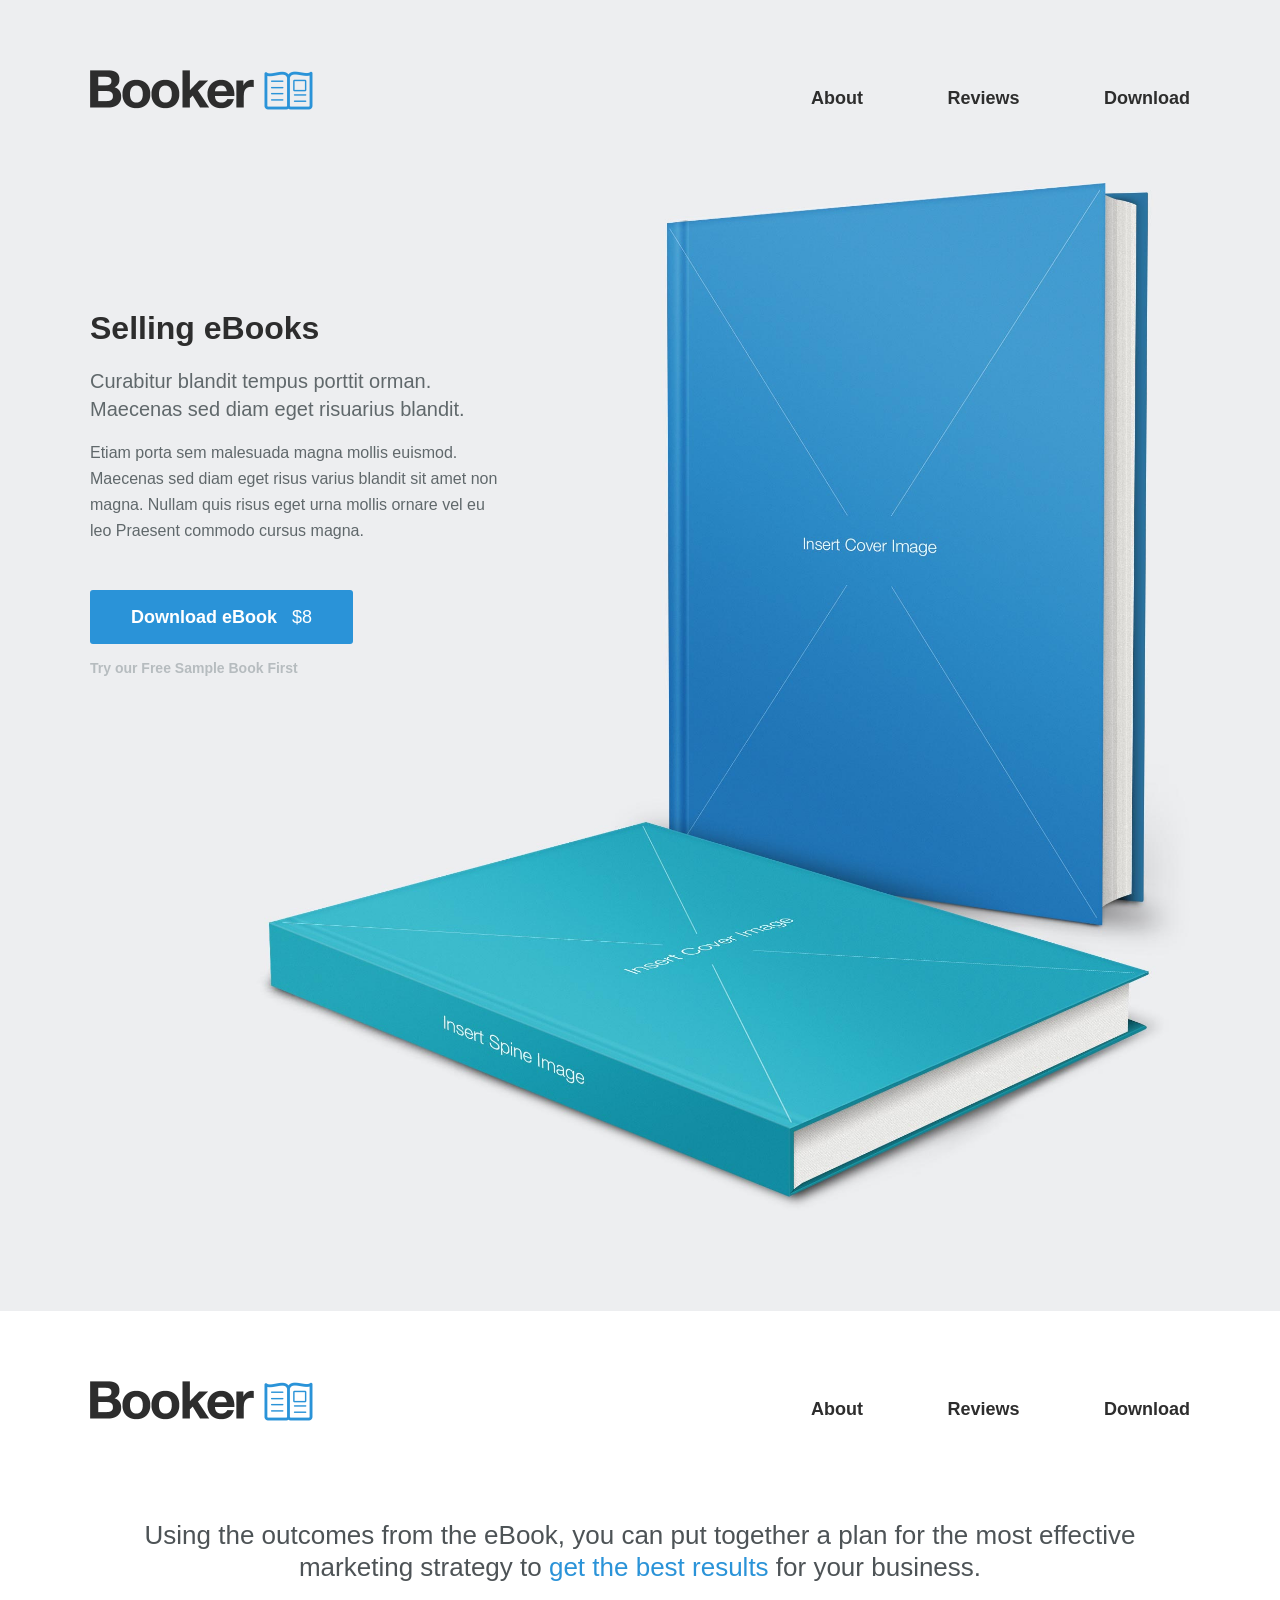
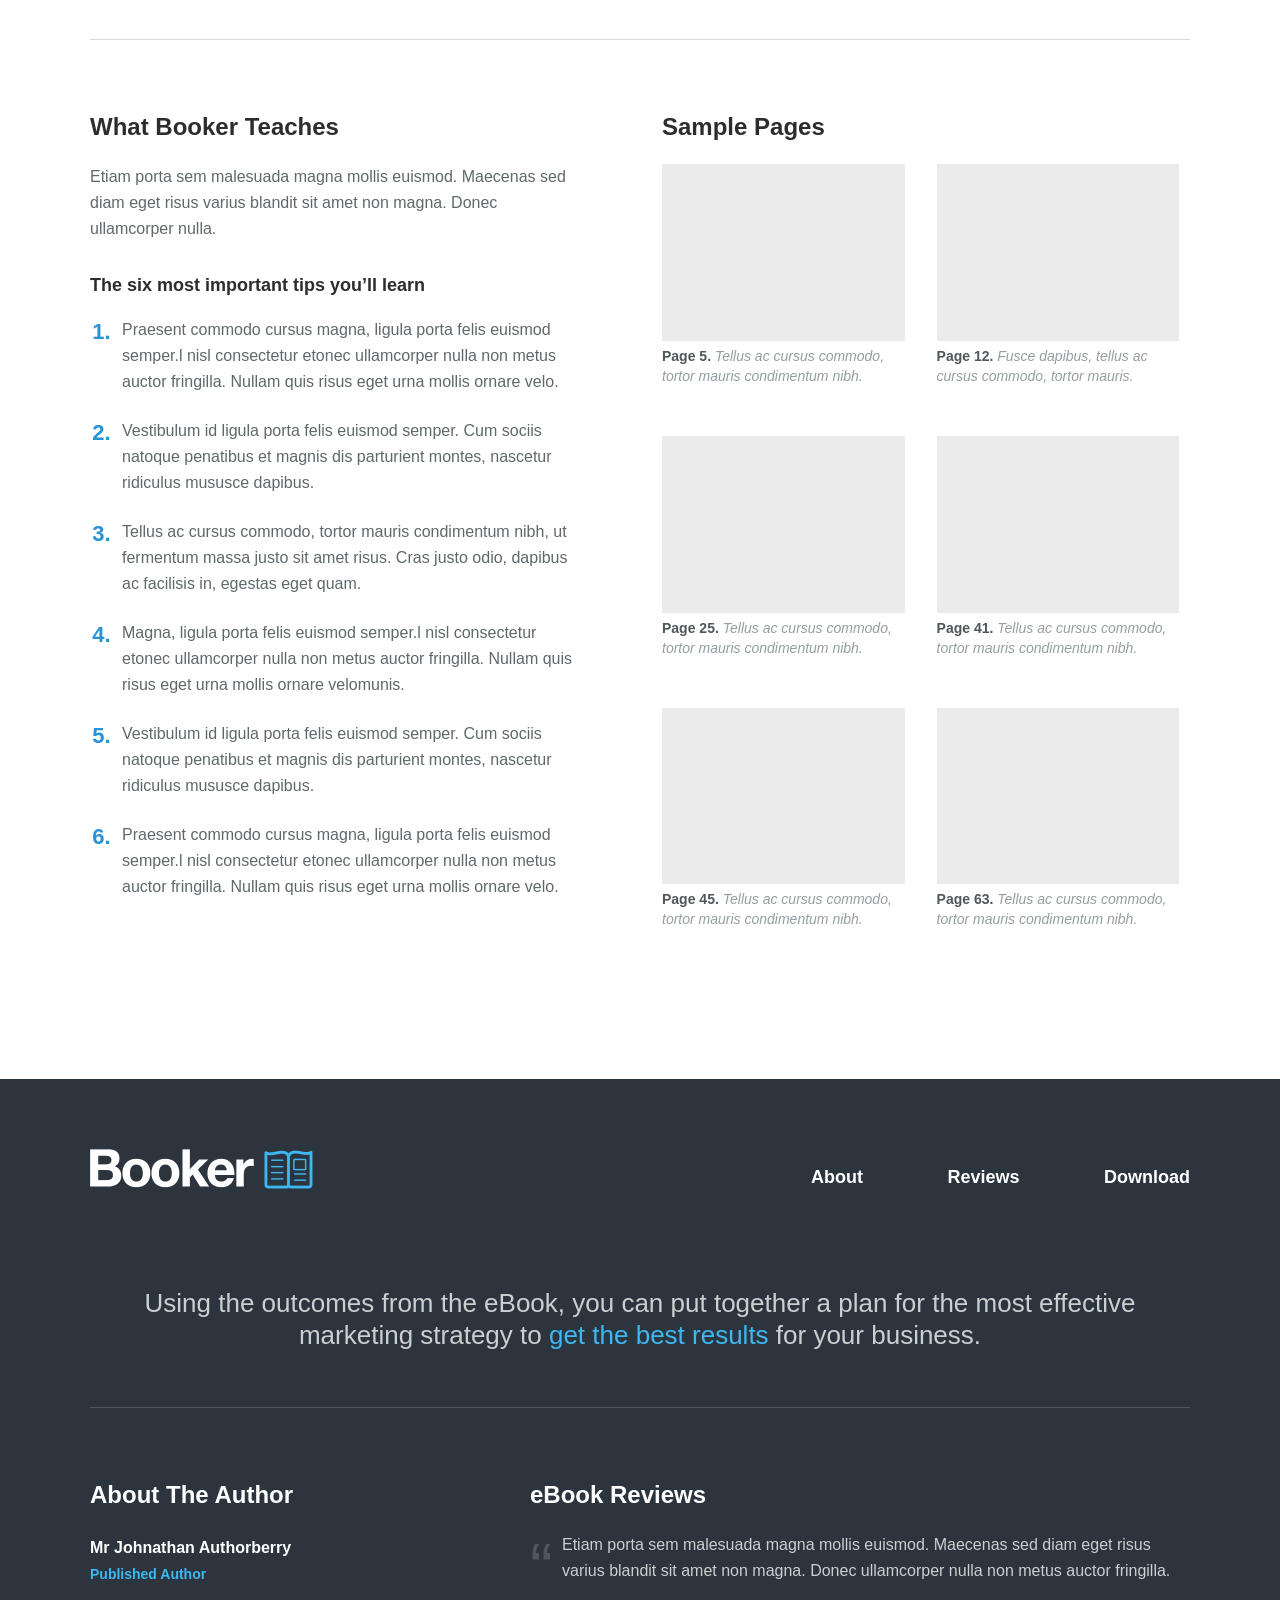
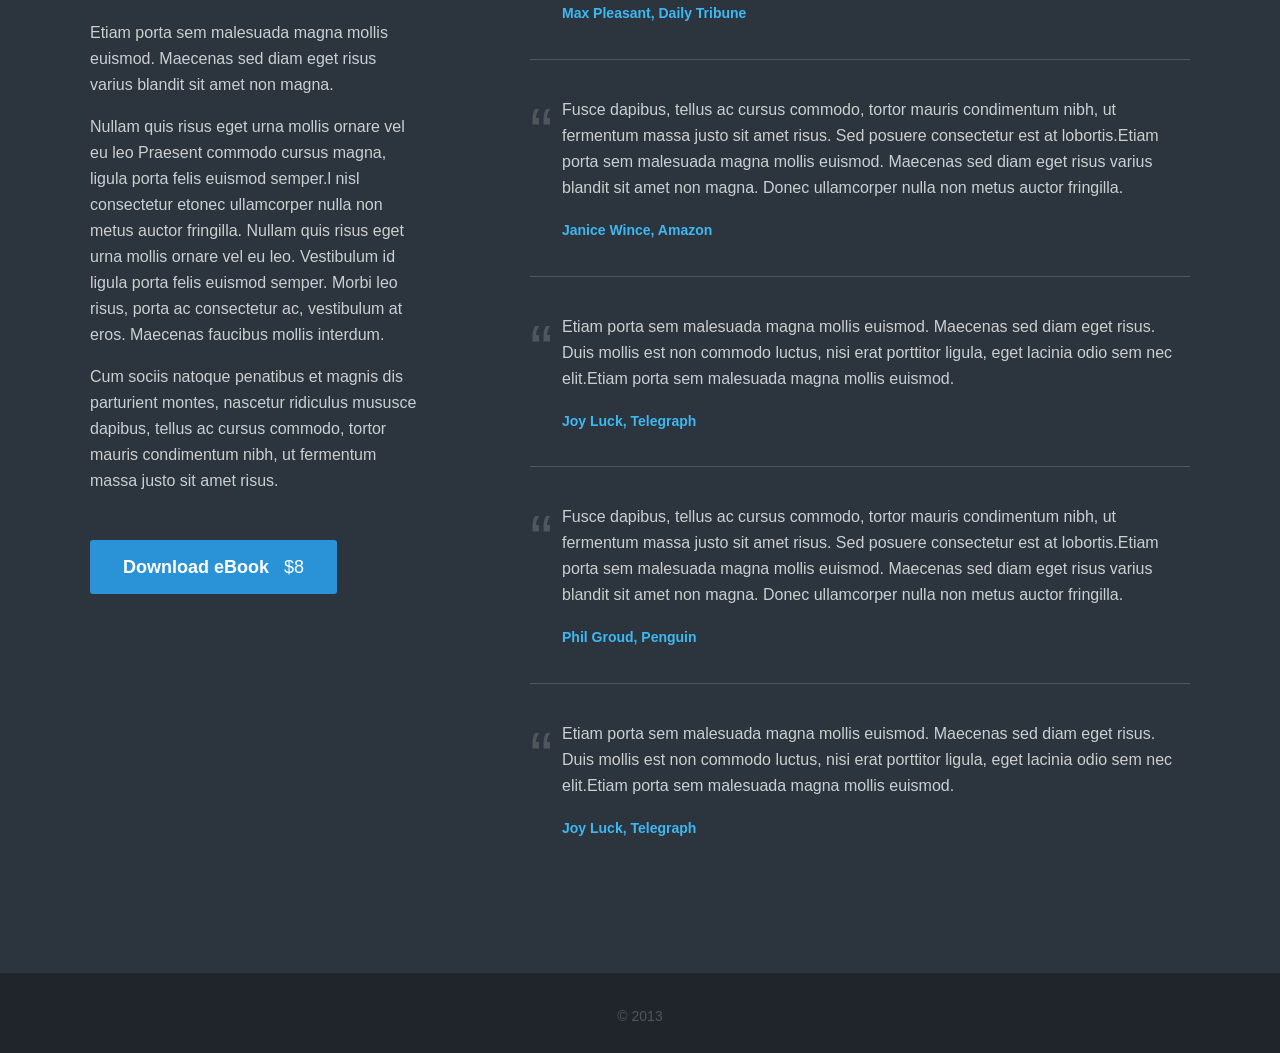
==== index.html @ d2e1b9b9 "fc" ====
<!DOCTYPE html>
<!--[if lt IE 7]>      <html class="no-js lt-ie9 lt-ie8 lt-ie7"> <![endif]-->
<!--[if IE 7]>         <html class="no-js lt-ie9 lt-ie8"> <![endif]-->
<!--[if IE 8]>         <html class="no-js lt-ie9"> <![endif]-->
<!--[if gt IE 8]><!--> <html class="no-js"> <!--<![endif]-->
    <head>
        <meta charset="utf-8">
        <meta http-equiv="X-UA-Compatible" content="IE=edge,chrome=1">
        
        <!-- Update Your Title and Descriptions -->
        <title>Booker - An eBook Theme</title>
        <meta name="description" content="Insert your SEO description here">
        
        <meta content="width=device-width, initial-scale=1, maximum-scale=1, user-scalable=no" name="viewport">
        <meta content="black" name="apple-mobile-web-app-status-bar-style">
		
		<!-- Start Style Sheets -->
        <link rel="stylesheet" href="css/normalize.min.css">
        <link rel="stylesheet" href="css/main.css">
        <link rel="stylesheet" href="css/fancybox.css">

        <script src="js/vendor/modernizr-2.6.2-respond-1.1.0.min.js"></script>
    </head>
    <body>
		
		<!-- ////////////////// -->
		<!-- Start Head Section -->
        <div class="header-container section" id="home">
        	<header class="wrapper clearfix">
        		<!-- Start Logo -->
                <h1 class="logo"><a href="#home"><img src="img/logo_dark.png" alt="logo" /></a></h1>
                
                <!-- Start Main Menu -->
                <nav>
                    <ul class="nav">
                        <li><a href="#about">About</a></li>
                        <li><a href="#review">Reviews</a></li>
                        <li class="last"><a href="#Your Link Here">Download</a></li>
                    </ul>
                </nav>
            </header>
            
            
            <!-- Start Call To Action -->
            <div class="wrapper clearfix">
            	<div class="cta">
            		<h2>Selling eBooks</h2>
            		<p><strong>Curabitur blandit tempus porttit orman. Maecenas sed diam eget risuarius blandit.</strong></p>
            		<p>Etiam porta sem malesuada magna mollis euismod. Maecenas sed diam eget risus varius blandit sit amet non magna. Nullam quis risus eget urna mollis ornare vel eu leo Praesent commodo cursus magna.</p>
            		
            		<!-- DOWNLOAD BUTTON SECTION -->
            		<p><a href="#Your Link Here" class="btn blue">Download eBook <span>$8</span></a></p>
            		<p class="softLink"><a href="#Your Link Here">Try our Free Sample Book First </a></p>
            		
            		
            		
            		<!-- EMAIL NOTIFY SECTION -->
            <!-- Delete This Line Only ->
            		<p class="softtext">Email me when it’s ready</p>
            		<input type="text" class="field" name="email" value="" placeholder="Your Email" />
            		<input type="button" class="btn blue" name="" value="Add Me" />
            <- Delete This Line Only -->
            
            
            	
            	</div>
            	
            	<div class="book1"><img src="img/books.jpg" alt="Insert title of Book" /></div>
            	 <!-- Second Single Book for Narrow Displays  -->
            	<div class="book2"><img src="img/book_single.jpg" alt="Insert title of Book" /></div>
            </div>
            
        </div><!-- /Head Section -->
        
        




		<!-- /////////////////// -->
		<!-- Start About Section -->
        <div class="main-container section about" id="about">
            <header class="wrapper clearfix">
            	<!-- Start Logo -->
                <h1 class="logo"><a href="#home"><img src="img/logo_dark.png" alt="logo" /></a></h1>
                
                <!-- Start Main Menu -->
                <nav>
                    <ul class="nav">
                        <li><a href="#about">About</a></li>
                        <li><a href="#review">Reviews</a></li>
                        <li class="last"><a href="#Your Link Here">Download</a></li>
                    </ul>
                </nav>
            </header>
            
				
			<div class="main wrapper clearfix">
				<!-- Call Out -->	
				<div class="callout">
					<p>Using the outcomes from the eBook, you can put together a plan for the most effective marketing strategy to <span>get the best results</span> for your business.</p>
				</div>
				
				<!-- Learning List -->
                <div class="half left">
                    <h3>What Booker Teaches</h3>
                    <p>Etiam porta sem malesuada magna mollis euismod. Maecenas sed diam eget risus varius blandit sit amet non magna. Donec ullamcorper nulla.</p>
                    
                    <h4>The six most important tips you’ll learn</h4>
                    <ol>
                    	<li>Praesent commodo cursus magna, ligula porta felis euismod semper.l nisl consectetur etonec ullamcorper nulla non metus auctor fringilla. Nullam quis risus eget urna mollis ornare velo.</li> 
                    
                    	<li>Vestibulum id ligula porta felis euismod semper. Cum sociis natoque penatibus et magnis dis parturient montes, nascetur ridiculus mususce dapibus.</li> 
                    
                    	<li>Tellus ac cursus commodo, tortor mauris condimentum nibh, ut fermentum massa justo sit amet risus. Cras justo odio, dapibus ac facilisis in, egestas eget quam.</li>
                    
                    	<li>Magna, ligula porta felis euismod semper.l nisl consectetur etonec ullamcorper nulla non metus auctor fringilla. Nullam quis risus eget urna mollis ornare velomunis.</li> 
                    
                    	<li>Vestibulum id ligula porta felis euismod semper. Cum sociis natoque penatibus et magnis dis parturient montes, nascetur ridiculus mususce dapibus.</li>
                    
                    	<li>Praesent commodo cursus magna, ligula porta felis euismod semper.l nisl consectetur etonec ullamcorper nulla non metus auctor fringilla. Nullam quis risus eget urna mollis ornare velo.</li>
                    </ol>	
                </div>
				
				
				<!-- Sample Pages List -->
                <div class="half right pages">
                    <h3>Sample Pages</h3>
                    <ul>
                    	<!-- Start Page Thumb -->
                    	<li>
                    		<div class="mosaic-block circle">
                    			<a class="fancybox mosaic-overlay" href="img/image.jpg" data-fancybox-group="gallery"></a>
                    			<div class="mosaic-backdrop"><img src="img/thumb.jpg"/></div>
                    		</div>
                    		<em><span>Page 5.</span> Tellus ac cursus commodo, tortor mauris condimentum nibh.</em>
                    	</li>
                    	
                    	<!-- Start Page Thumb -->
                    	<li class="even">
                    		<div class="mosaic-block circle">
                    			<a class="fancybox mosaic-overlay" href="img/image.jpg" data-fancybox-group="gallery"></a>
                    			<div class="mosaic-backdrop"><img src="img/thumb.jpg"/></div>
                    		</div>
                       		<em><span>Page 12.</span> Fusce dapibus, tellus ac cursus commodo, tortor mauris.</em>
                    	</li>
                    	
                    	<!-- Start Page Thumb -->
                    	<li>
                    		<div class="mosaic-block circle">
                    			<a class="fancybox mosaic-overlay" href="img/image.jpg" data-fancybox-group="gallery"></a>
                    			<div class="mosaic-backdrop"><img src="img/thumb.jpg"/></div>
                    		</div>
                    		<em><span>Page 25.</span> Tellus ac cursus commodo, tortor mauris condimentum nibh.</em>
                    	</li>
                    	
                    	<!-- Start Page Thumb -->
                    	<li class="even">
                    		<div class="mosaic-block circle">
                    			<a class="fancybox mosaic-overlay" href="img/image.jpg" data-fancybox-group="gallery"></a>
                    			<div class="mosaic-backdrop"><img src="img/thumb.jpg"/></div>
                    		</div>
                    		<em><span>Page 41.</span> Tellus ac cursus commodo, tortor mauris condimentum nibh.</em>
                    	</li>
                    	
                    	<!-- Start Page Thumb -->
                    	<li>
                    		<div class="mosaic-block circle">
                    			<a class="fancybox mosaic-overlay" href="img/image.jpg" data-fancybox-group="gallery"></a>
                    			<div class="mosaic-backdrop"><img src="img/thumb.jpg"/></div>
                    		</div>
                    		<em><span>Page 45.</span> Tellus ac cursus commodo, tortor mauris condimentum nibh.</em>
                    	</li>
                    	
                    	<!-- Start Page Thumb -->
                    	<li class="even">
                    		<div class="mosaic-block circle">
                    			<a class="fancybox mosaic-overlay" href="img/image.jpg" data-fancybox-group="gallery"></a>
                    			<div class="mosaic-backdrop"><img src="img/thumb.jpg"/></div>
                    		</div>
                    		<em><span>Page 63.</span> Tellus ac cursus commodo, tortor mauris condimentum nibh.</em>
                    	</li>
                    </ul>	
                </div>

            </div> 
        </div> <!-- /About Section -->
        
        
        
        
        
        
        <!-- /////////////////// -->
        <!-- Start Review Section -->
        <div class="main-container section review" id="review">
            <header class="wrapper clearfix">
            	<!-- Start Logo -->
                <h1 class="logo"><a href="#home"><img src="img/logo_light.png" alt="logo" /></a></h1>
                
                <!-- Start Main Menu -->
                <nav>
                    <ul class="nav">
                        <li><a href="#about">About</a></li>
                        <li><a href="#review">Reviews</a></li>
                        <li class="last"><a href="#Your Link Here">Download</a></li>
                    </ul>
                </nav>
            </header>
            
        		
        	<div class="main wrapper clearfix">
        		<!-- Call Out -->	
        		<div class="callout">
        			<p>Using the outcomes from the eBook, you can put together a plan for the most effective marketing strategy to <span>get the best results</span> for your business.</p>
        		</div>
        		
        		        		
        		<!-- Reviews -->
        		<div class="twoThirds right">
        			<h3>eBook Reviews</h3>
        			<!-- Quote -->
        			<p class="quote">Etiam porta sem malesuada magna mollis euismod. Maecenas sed diam eget risus varius blandit sit amet non magna. Donec ullamcorper nulla non metus auctor fringilla.</p> 
        			<h6>Max Pleasant, Daily Tribune</h6>
        			
        			<hr/>
        			<!-- Quote -->
        			<p class="quote">Fusce dapibus, tellus ac cursus commodo, tortor mauris condimentum nibh, ut fermentum massa justo sit amet risus. Sed posuere consectetur est at lobortis.Etiam porta sem malesuada magna mollis euismod. Maecenas sed diam eget risus varius blandit sit amet non magna. Donec ullamcorper nulla non metus auctor fringilla. </p>
        			<h6>Janice Wince, Amazon</h6>
        			
        			<hr/>
        			<!-- Quote -->
        			<p class="quote">Etiam porta sem malesuada magna mollis euismod. Maecenas sed diam eget risus. Duis mollis est non commodo luctus, nisi erat porttitor ligula, eget lacinia odio sem nec elit.Etiam porta sem malesuada magna mollis euismod.</p>
        			<h6>Joy Luck, Telegraph</h6>
        			
        			<hr/>
        			<!-- Quote -->
        			<p class="quote">Fusce dapibus, tellus ac cursus commodo, tortor mauris condimentum nibh, ut fermentum massa justo sit amet risus. Sed posuere consectetur est at lobortis.Etiam porta sem malesuada magna mollis euismod. Maecenas sed diam eget risus varius blandit sit amet non magna. Donec ullamcorper nulla non metus auctor fringilla.</p> 
        			<h6>Phil Groud, Penguin</h6>
        			
        			<hr/>
        			<!-- Quote -->
        			<p class="quote">Etiam porta sem malesuada magna mollis euismod. Maecenas sed diam eget risus. Duis mollis est non commodo luctus, nisi erat porttitor ligula, eget lacinia odio sem nec elit.Etiam porta sem malesuada magna mollis euismod.</p>
        			<h6>Joy Luck, Telegraph</h6>
        		</div>
        		
        		
        		
        		<!-- Author Bio -->
        		<div class="third left author">
        			<h3>About The Author</h3>
        			<h5>Mr Johnathan Authorberry</h5>
        			<h6>Published Author</h6>
        			<p>Etiam porta sem malesuada magna mollis euismod. Maecenas sed diam eget risus varius blandit sit amet non magna.</p> 
        			<p>Nullam quis risus eget urna mollis ornare vel eu leo Praesent commodo cursus magna, ligula porta felis euismod semper.l nisl consectetur etonec ullamcorper nulla non metus auctor fringilla. Nullam quis risus eget urna mollis ornare vel eu leo. Vestibulum id ligula porta felis euismod semper. Morbi leo risus, porta ac consectetur ac, vestibulum at eros. Maecenas faucibus mollis interdum.</p>
        			<p>Cum sociis natoque penatibus et magnis dis parturient montes, nascetur ridiculus mususce dapibus, tellus ac cursus commodo, tortor mauris condimentum nibh, ut fermentum massa justo sit amet risus.</p>
        			<p><a href="#Your Link Here" class="btn blue">Download eBook <span>$8</span></a></p>
        		</div>
        		
        		
        		
        	</div> 
        </div> <!-- /Review Section -->		
        
        
		<div class="footer-container">© 2013</div>



		<!-- Start Scripts -->	
        <script src="http://ajax.googleapis.com/ajax/libs/jquery/1.8.3/jquery.min.js"></script>
        <script>window.jQuery || document.write('<script src="js/vendor/jquery-1.8.3.min.js"><\/script>')</script>
        <script src="js/jquery.widowFix-1.3.2.min.js"></script> 
        <script src="js/jquery.smooth-scroll.js"></script> 
        <script src="js/mosaic.1.0.1.min.js"></script> 
        <script src="js/jquery.fancybox.js"></script> 
           
        <script src="js/main.js"></script> 



		<!-- Start Google Analytics -->
        <script>
            var _gaq=[['_setAccount','UA-XXXXX-X'],['_trackPageview']];
            (function(d,t){var g=d.createElement(t),s=d.getElementsByTagName(t)[0];
            g.src=('https:'==location.protocol?'//ssl':'//www')+'.google-analytics.com/ga.js';
            s.parentNode.insertBefore(g,s)}(document,'script'));
        </script>
    </body>
</html>
---- css/main.css ----
/* ==========================================================================
   HTML5 Boilerplate styles - h5bp.com (generated via initializr.com)
   Author: Jonathan Verrecchia - verekia.com/initializr/responsive-template
   ========================================================================== */
      
html, button, input, select, textarea {
 color: #60686b /* Update Default Text Color */
}
body {
 font-size: 1em; line-height: 1.4;
}
::-moz-selection {
 background: #d1ebf7; text-shadow: none; color: #2a2a2a;
}
::selection {
 background: #d1ebf7; text-shadow: none; color: #2a2a2a;
}
hr {
 display: block; height: 1px; border: 0; border-top: 1px solid #dadada; margin: 1em 0; padding: 0; clear: both;
}
img {
 vertical-align: middle
}
fieldset {
 border: 0; margin: 0; padding: 0;
}
textarea {
 resize: vertical
}
.chromeframe {
 margin: 0.2em 0; background: #ccc; color: #000; padding: 0.2em 0;
}
a {
 text-decoration: none
}
body {
 font: 16px/26px Helvetica, Helvetica Neue, Arial
}
.wrapper {
 width: 90%; margin: 0 5%;
}

body {
    font: 16px/26px Helvetica, Helvetica Neue, Arial;
}
.wrapper {
    width: 90%;
    margin: 0 5%;
}





/* ==========================================================================
   Typography
   ========================================================================== */

h1, h2, h3, h4, h5, h6, strong{
	font-weight: bold; color: #2d2d2d;
}
h1{ font-size: 48px;}
h2{ font-size: 32px; }
h3{ font-size: 24px; }
h4{ font-size: 18px; margin-bottom: 15px; margin-top: 30px; }
h5{ font-size: 16px; margin-bottom: 0; }
h6{ font-size: 14px; color: #2a93d8; margin-top: 0;}
em{ font-style: italic; }

a{
	text-decoration: none;
	-webkit-transition: all 300ms ease-in-out;
	-moz-transition: all 300ms ease-in-out;
	-ms-transition: all 300ms ease-in-out;
	-o-transition: all 300ms ease-in-out;
	transition: all 300ms ease-in-out;	
}
a:hover{
	color: #2a93d8;
}
.callout{
	text-align: center;
	display: block;
	border-bottom: 1px solid #dadada;
	font-size: 26px;
	font-weight: 300;
	color: #4d5356;
	line-height: 32px;
	margin-bottom: 50px;
	padding: 30px 0;
}
.callout span{
	color: #2a93d8;
}
ul, ol{
	margin: 0; padding: 0;
}
ul li{
	list-style-type: none;
}
ol {
	counter-reset:li;
}
ol > li {
	position:relative; 
	margin:0 0 15px 1.5em; 
	padding:4px 8px; 
	list-style:none; 
}
ol > li:before {
	content:counter(li)"."; /* Use the counter as content */
	counter-increment:li; /* Increment the counter by 1 */
	position:absolute;
	top:2px;
	left:-1.5em;
	width:1.5em;
	margin-right:8px;
	padding:4px;
	color:#2a93d8;
	font-size: 22px;
	font-weight:bold;
	text-align:center;
}
li ol, li ul {margin-top:6px;}
ol ol li:last-child {margin-bottom:0;}
.quote{
	position: relative;
	padding-left: 32px;
} 
.quote:before{
	content: "“";
	font-size: 68px;
	color: #4f575a;
	position: absolute;
	left: 0;
	top: 22px;
}
.twoThirds h6{
	padding-left: 32px;
}

/* ==========================================================================
   Forms
   ========================================================================== */
.btn{
	color: #fff;
	-webkit-border-radius: 3px;
	border-radius: 3px;
	font-size: 18px; 
	text-align: center; 
	padding: 14px 10%; 
	font-weight: bold; 
	display: inline-block;
	background-color: #666;
	margin-top: 30px;
}
.btn span{
	font-weight: normal;
	padding-left: 10px;
}
.blue{
	background-color: #2a93d8;
}
.blue:hover{
	background-color: #f35000;
	color: #fff;
}
input{
	background-color: #fff;
	border: 1px solid #e2e4e9;
	-webkit-border-radius: 3px;
	border-radius: 3px;
	padding: 14px 10px;
	color: #b6bcbf;
}
input.btn{
	padding: 14px 30px;
	border: none;
	margin-top: 5px;
	width: 30%;
	min-width: 100px;
	font-size: 16px;
	margin-bottom: 30px;
	-webkit-transition: all 300ms ease-in-out;
	-moz-transition: all 300ms ease-in-out;
	-ms-transition: all 300ms ease-in-out;
	-o-transition: all 300ms ease-in-out;
	transition: all 300ms ease-in-out;	
}
.field{
	width: 50%;
	min-width: 130px;
}   
   
   
   
/* ==========================================================================
   Navigation
   ========================================================================== */
nav{
	float: right;
	margin-top: 15px;	
}
nav ul { margin: 0; padding: 0; }
nav ul li{
	margin-right: 80px;
	display: inline-block;
}
nav a {
    font-weight: bold;
    color: #2d2d2d;
    font-size: 18px;
}
nav a:hover{
	color: #2a93d8;
}

/* ==========================================================================
   LOGO
   ========================================================================== */
.logo{
	margin: 0;
	padding: 0;
	float: left;
	width: 223px; /* Update This*/
}
.logo img{
	width: 100%;
}




/* ==========================================================================
   Lay Out Styles
   ========================================================================== */
.wrapper {
    width: 1100px; 
    margin: 0 auto;
	padding: 0 20px 100px;
}
header.wrapper{
	padding-top: 70px;
	padding-bottom: 40px;
}
.half{
	width: 46%;
}
.third{
	width: 30%;
}
.twoThirds{
	width: 60%;
}
.left{
	float: left;
}
.half.right{
	width: 48%;
}
.right{
	float: right;
}






/* ==========================================================================
   Header Section
   ========================================================================== */
.header-container {
	background: #edeef0;
	/*
	background: url([data-uri]);
	background: -moz-radial-gradient(center, ellipse cover,  #ffffff 30%, #edeef0 75%);
	background: -webkit-gradient(radial, center center, 0px, center center, 100%, color-stop(30%,#ffffff), color-stop(75%,#edeef0));
	background: -webkit-radial-gradient(center, ellipse cover,  #ffffff 30%,#edeef0 75%);
	background: -o-radial-gradient(center, ellipse cover,  #ffffff 30%,#edeef0 75%);
	background: -ms-radial-gradient(center, ellipse cover,  #ffffff 30%,#edeef0 75%);
	background: radial-gradient(ellipse at center,  #ffffff 30%,#edeef0 75%);
	filter: progid:DXImageTransform.Microsoft.gradient( startColorstr='#ffffff', endColorstr='#edeef0',GradientType=1 ); 
	*/
}
.header-container .wrapper{
	position: relative;
}
.cta{
	width: 36%;
	float: left;
	margin-top: 12%;
	position: absolute;
}
.cta strong{
	font-weight: 300;
	font-size: 20px;
	color: #60686b;
}
.softLink{
	margin-top: -5px;
}
.softLink a, .softtext{
	color: #b6bcbf;
	font-size: 14px;
	font-weight: bold;
}
.softLink a:hover{
	color: #1a1a1a;
}
.softtext{
	font-size: 16px;
	margin-bottom: 0;
	margin-top: 40px;
}
.book1, .book2{
	float: right;
	margin-top: 30px;
	max-width: 934px;
}
.book1 img, .book2 img{
	width: 100%;
}
.book2{
	display: none;
}




/* ==========================================================================
   About Section
   ========================================================================== */
.about {
   background-color: #fff;
}
.pages li{
	float: left;
	width: 46%;
	padding-bottom: 30px;
}
.pages li.even{
	margin-left: 6%;
}
.pages li img{
	width: 100%;
}
.pages em{
	padding-top: 5px;
	color: #969ea1;
	font-size: 14px;
	line-height: 20px;
	display: block;
	min-height: 60px;
}
.pages em span{
	color: #4f575a;
	font-weight: bold;
	font-style: normal;
}





/* ==========================================================================
   Review Section
   ========================================================================== */
.review {
   background-color: #2c343d;
   color: #cbcfd0;
}
.review nav a{
	color: #fff;
}
.review nav a:hover{
	color: #3db8f2;
}
.review h1, .review h2, .review h3, .review h4, .review h5, .review h6, .review strong{
	color: #fff;
}
.review h6{
	color: #3db8f2;
}
.review hr{
	 border-top: 1px solid #4f575a;
	 padding-bottom: 20px;
}
.review .callout{
	border-bottom: 1px solid #4f575a;
	color: #cbcfd0;
}
.review .callout span{
	color: #3db8f2;
}










/* ==========================================================================
   Footer Section
   ========================================================================== */

.footer-container {
    color: #4f575a;
    background-color: #20252c;
    height: 50px;
    padding-top: 30px;
    text-align: center;
    font-size: 14px;
}




/* ==========================================================================
   Author's custom styles
   ========================================================================== */
	
.mosaic-block {
	position:relative;
	overflow:hidden;
	background:#fff url(../img/fancybox_loading.gif) no-repeat center center;
}

.mosaic-backdrop {
	display:none;
	top:0;
	height:100%;
	width:100%;
	background:#fff;
}
	
.mosaic-overlay {
	display:none;
	z-index:5;
	position:absolute;
	width:100%;
	height:100%;
	background:#fff;
}
	
.circle .mosaic-overlay {
	background:url(../img/magnify.png) no-repeat center center;
	background-color: rgba(0, 0, 0, .25);
	background-size: 41px 41px;
	opacity:0;
	-ms-filter: "progid:DXImageTransform.Microsoft.Alpha(Opacity=00)";
	filter:alpha(opacity=00);
	display:none;
}
@media (min--moz-device-pixel-ratio: 1.5),
	(-o-min-device-pixel-ratio: 3/2),
	(-webkit-min-device-pixel-ratio: 1.5),
	(min-device-pixel-ratio: 1.5),
	(min-resolution: 1.5dppx) {
.circle .mosaic-overlay{
	background:url(../img/magnify@2x.png) no-repeat center center;
	background-size: 41px 41px;
}
}
	












/* ==========================================================================
   Media Queries
   ========================================================================== */

@media only screen and (max-width: 480px) {
	.pages li{
		float: none;
		width: 100%;
		padding-bottom: 30px;
	}
	.pages li.even{
		margin-left: 0%;
	}
	.cta{
		width: 100%!important;
		margin-left: 0!important;
	}
	.callout{
		font-size: 20px;
		line-height: 26px;
	}
 }

@media only screen and (max-width: 768px) {
	.half, .third, .twoThirds, .half.right{
		width: 100%;
		float: none;
	}
	header.wrapper{
		padding-bottom: 25px;
	}
	.cta{
		width: 80%;
		float: none;
		position: relative;
		text-align: center;
		margin-top: 50px;
		margin-left: 10%;
		margin-right: 0;
	}
	.book1{
		display: none;
	}
	.book2{
		display: block;
	}
	.logo{
		float: none;
		text-align: center;
		margin: -15px auto 45px;
	}
	nav{
		float: none;
		border-bottom: 1px solid #dadada;
		padding-bottom: 15px;
	}
	.review nav{
		border-bottom: 1px solid #4f575a;
	}
	nav ul{
		text-align: center;
	}
	nav ul li{
		float: none;
		display: inline-block;
		width: 30%;
		text-align: center;
		margin: 0;
		border-right: 1px solid #dadada;
	}
	nav ul li.last{
		width: 35%;
	}
	.pages{
		padding-top: 20px;
		margin-top: 40px;
		border-top: 1px solid #dadada;
	}
	.review nav ul li{
		border-right: 1px solid #4f575a;
	}
	.review nav ul li.last{
		border: none;
	}
	.callout{
		padding-top: 0;
	}
	.author{
		border-top: 1px solid #4f575a;
		margin-top: 40px;
		padding-top: 30px;
	}

 }

@media only screen and (max-width: 1140px) { 
	.wrapper {
	    width: 90%; 
	    margin: 0 auto;
	    padding: 0 0 80px;
	}
}






/* ==========================================================================
   Helper classes
   ========================================================================== */

.ir {
 background-color: transparent; border: 0; overflow: hidden; *text-indent: -9999px;
}
.ir:before {
 content: ""; display: block; width: 0; height: 100%;
}
.hidden {
 display: none !important; visibility: hidden;
}
.visuallyhidden {
 border: 0; clip: rect(0 0 0 0); height: 1px; margin: -1px; overflow: hidden; padding: 0; position: absolute; width: 1px;
}
.visuallyhidden.focusable:active, .visuallyhidden.focusable:focus {
 clip: auto; height: auto; margin: 0; overflow: visible; position: static; width: auto;
}
.invisible {
 visibility: hidden;
}
.clearfix:before, .clearfix:after {
 content: " "; display: table;
}
.clearfix:after {
 clear: both;
}
.clearfix {
 *zoom: 1;
}
.last {
 margin-right: 0; border: none; padding-bottom: 0; padding-right: 0;
}










/* ==========================================================================
   Print styles
   ========================================================================== */

@media print {
    * {
        background: transparent !important;
        color: #000 !important; /* Black prints faster: h5bp.com/s */
        box-shadow: none !important;
        text-shadow: none !important;
    }

    a,
    a:visited {
        text-decoration: underline;
    }

    a[href]:after {
        content: " (" attr(href) ")";
    }

    abbr[title]:after {
        content: " (" attr(title) ")";
    }

    /*
     * Don't show links for images, or javascript/internal links
     */

    .ir a:after,
    a[href^="javascript:"]:after,
    a[href^="#"]:after {
        content: "";
    }

    pre,
    blockquote {
        border: 1px solid #999;
        page-break-inside: avoid;
    }

    thead {
        display: table-header-group; /* h5bp.com/t */
    }

    tr,
    img {
        page-break-inside: avoid;
    }

    img {
        max-width: 100% !important;
    }

    @page {
        margin: 0.5cm;
    }

    p,
    h2,
    h3 {
        orphans: 3;
        widows: 3;
    }

    h2,
    h3 {
        page-break-after: avoid;
    }
}
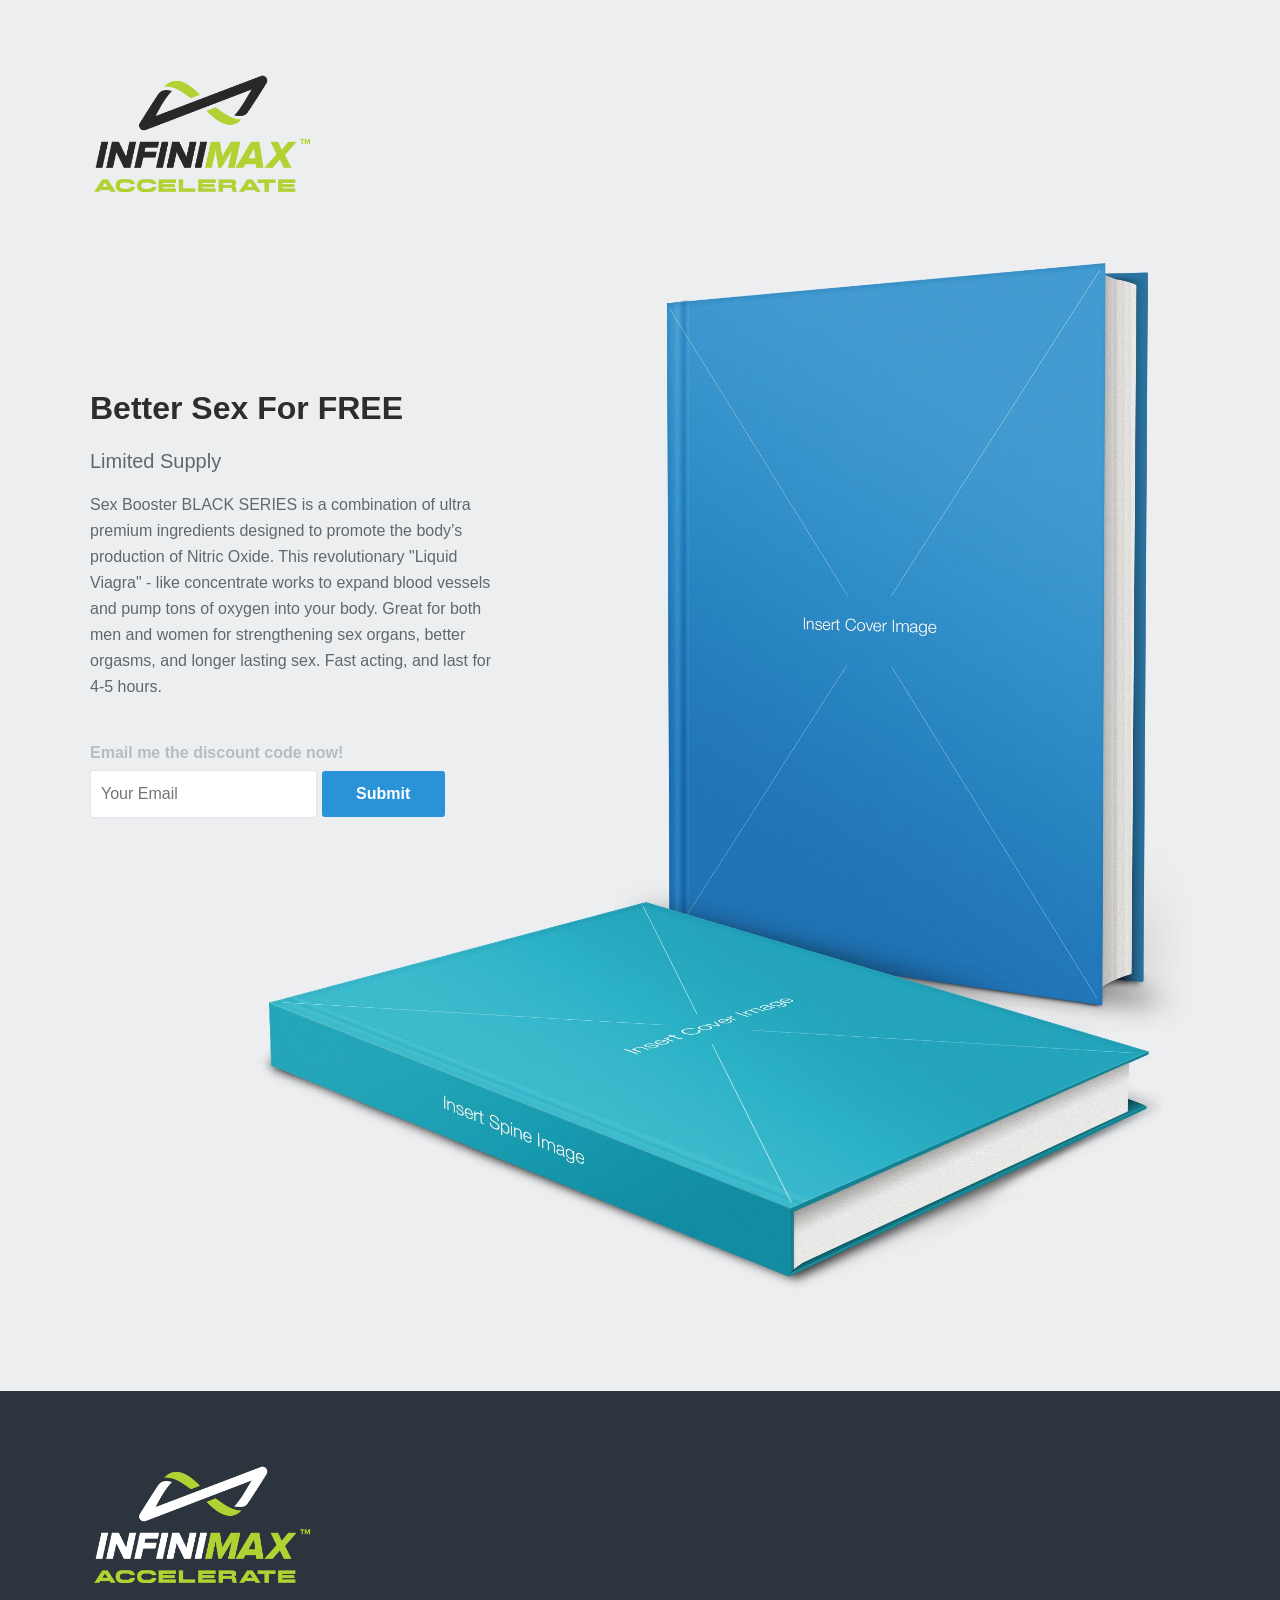
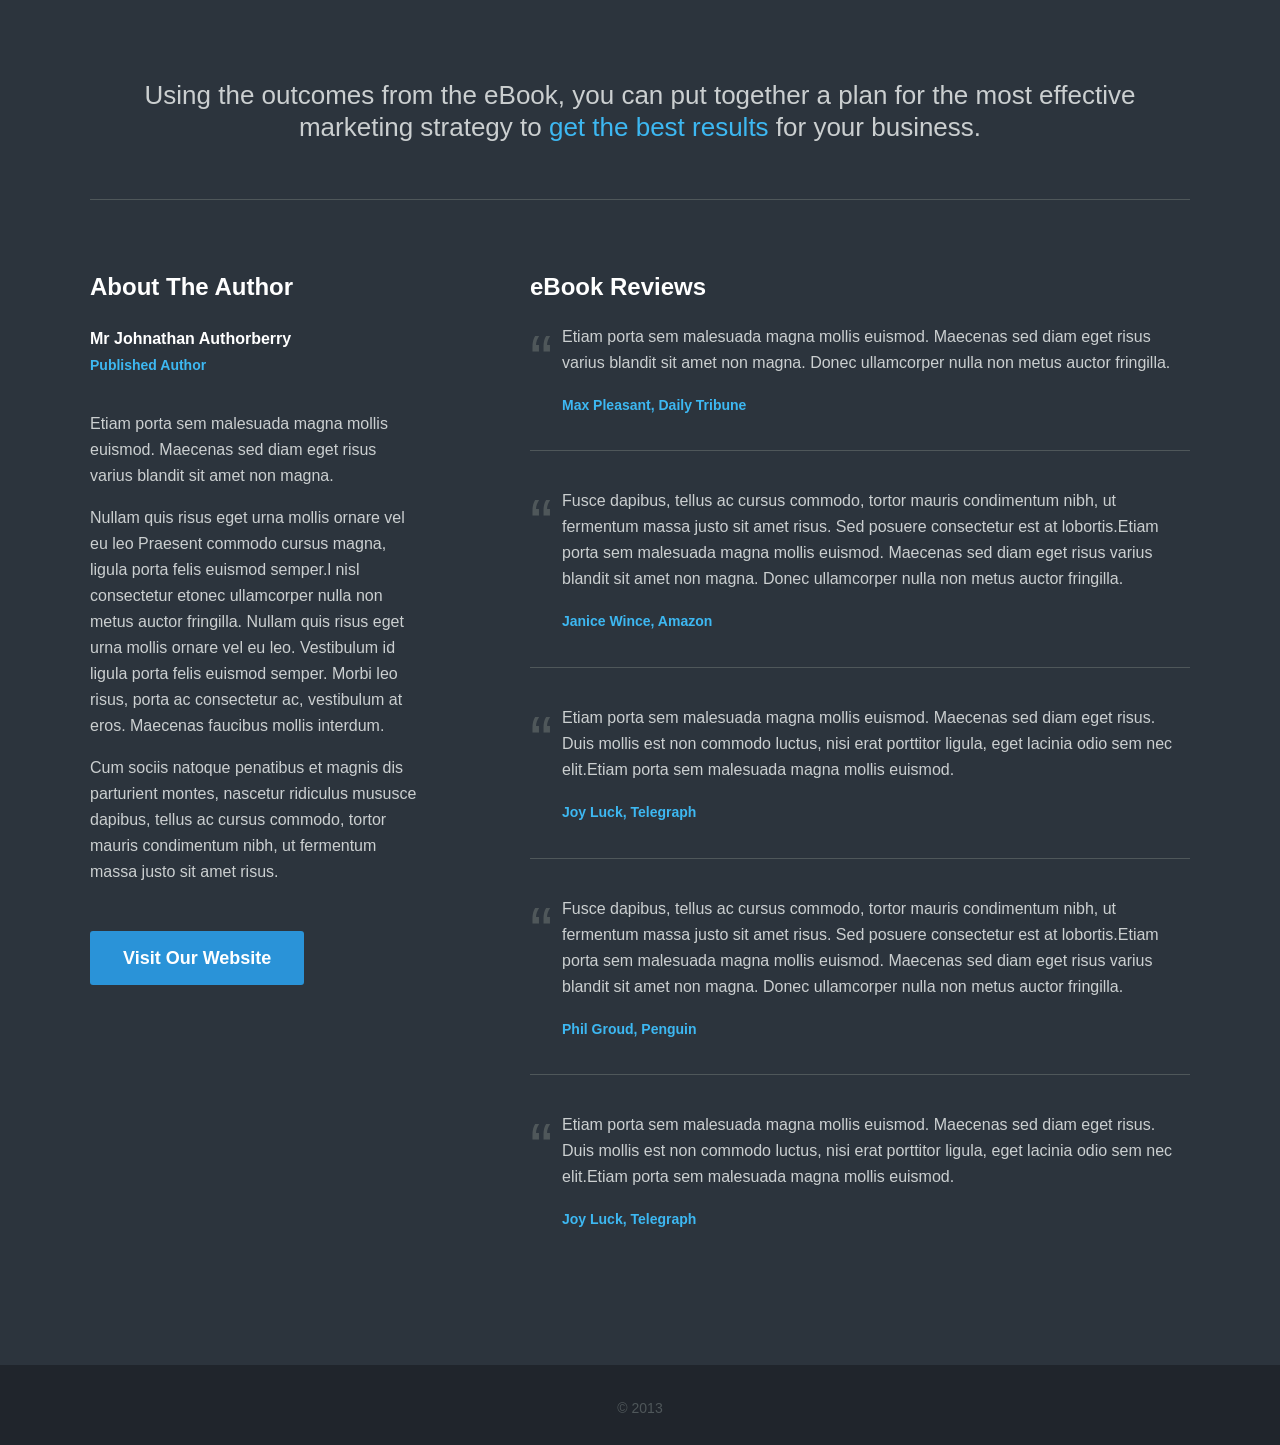
==== commit 4175cd16: "swap" ====
--- a/index.html
+++ b/index.html
@@ -8,7 +8,7 @@
         <meta http-equiv="X-UA-Compatible" content="IE=edge,chrome=1">
         
         <!-- Update Your Title and Descriptions -->
-        <title>Booker - An eBook Theme</title>
+        <title>Infinimax Accelerate Free Trial</title>
         <meta name="description" content="Insert your SEO description here">
         
         <meta content="width=device-width, initial-scale=1, maximum-scale=1, user-scalable=no" name="viewport">
@@ -28,38 +28,28 @@
         <div class="header-container section" id="home">
         	<header class="wrapper clearfix">
         		<!-- Start Logo -->
-                <h1 class="logo"><a href="#home"><img src="img/logo_dark.png" alt="logo" /></a></h1>
-                
-                <!-- Start Main Menu -->
-                <nav>
-                    <ul class="nav">
-                        <li><a href="#about">About</a></li>
-                        <li><a href="#review">Reviews</a></li>
-                        <li class="last"><a href="#Your Link Here">Download</a></li>
-                    </ul>
-                </nav>
+                <h1 class="logo"><a href="#home"><img src="img\Accelerate.png" alt="logo" /></a></h1>
+
             </header>
             
             
             <!-- Start Call To Action -->
             <div class="wrapper clearfix">
             	<div class="cta">
-            		<h2>Selling eBooks</h2>
-            		<p><strong>Curabitur blandit tempus porttit orman. Maecenas sed diam eget risuarius blandit.</strong></p>
-            		<p>Etiam porta sem malesuada magna mollis euismod. Maecenas sed diam eget risus varius blandit sit amet non magna. Nullam quis risus eget urna mollis ornare vel eu leo Praesent commodo cursus magna.</p>
+            		<h2>Better Sex For FREE</h2>
+            		<p><strong>Limited Supply</strong></p>
+            		<p>Sex Booster BLACK SERIES is a combination of ultra premium ingredients designed to promote the body’s production of Nitric Oxide. This revolutionary "Liquid Viagra" - like concentrate works to expand blood vessels and pump tons of oxygen into your body. Great for both men and women for strengthening sex organs, better orgasms, and longer lasting sex. Fast acting, and last for 4-5 hours.</p>
             		
             		<!-- DOWNLOAD BUTTON SECTION -->
-            		<p><a href="#Your Link Here" class="btn blue">Download eBook <span>$8</span></a></p>
-            		<p class="softLink"><a href="#Your Link Here">Try our Free Sample Book First </a></p>
+            		<!--<p><a href="#Your Link Here" class="btn blue">Download eBook <span>$8</span></a></p>
+            		<p class="softLink"><a href="#Your Link Here">Try our Free Sample Book First </a></p>-->
             		
             		
             		
             		<!-- EMAIL NOTIFY SECTION -->
-            <!-- Delete This Line Only ->
-            		<p class="softtext">Email me when it’s ready</p>
+            		<p class="softtext">Email me the discount code now!</p>
             		<input type="text" class="field" name="email" value="" placeholder="Your Email" />
-            		<input type="button" class="btn blue" name="" value="Add Me" />
-            <- Delete This Line Only -->
+            		<input type="button" class="btn blue" name="" value="Submit" />
             
             
             	
@@ -74,138 +64,14 @@
         
         
 
-
-
-
-		<!-- /////////////////// -->
-		<!-- Start About Section -->
-        <div class="main-container section about" id="about">
-            <header class="wrapper clearfix">
-            	<!-- Start Logo -->
-                <h1 class="logo"><a href="#home"><img src="img/logo_dark.png" alt="logo" /></a></h1>
-                
-                <!-- Start Main Menu -->
-                <nav>
-                    <ul class="nav">
-                        <li><a href="#about">About</a></li>
-                        <li><a href="#review">Reviews</a></li>
-                        <li class="last"><a href="#Your Link Here">Download</a></li>
-                    </ul>
-                </nav>
-            </header>
-            
-				
-			<div class="main wrapper clearfix">
-				<!-- Call Out -->	
-				<div class="callout">
-					<p>Using the outcomes from the eBook, you can put together a plan for the most effective marketing strategy to <span>get the best results</span> for your business.</p>
-				</div>
-				
-				<!-- Learning List -->
-                <div class="half left">
-                    <h3>What Booker Teaches</h3>
-                    <p>Etiam porta sem malesuada magna mollis euismod. Maecenas sed diam eget risus varius blandit sit amet non magna. Donec ullamcorper nulla.</p>
-                    
-                    <h4>The six most important tips you’ll learn</h4>
-                    <ol>
-                    	<li>Praesent commodo cursus magna, ligula porta felis euismod semper.l nisl consectetur etonec ullamcorper nulla non metus auctor fringilla. Nullam quis risus eget urna mollis ornare velo.</li> 
-                    
-                    	<li>Vestibulum id ligula porta felis euismod semper. Cum sociis natoque penatibus et magnis dis parturient montes, nascetur ridiculus mususce dapibus.</li> 
-                    
-                    	<li>Tellus ac cursus commodo, tortor mauris condimentum nibh, ut fermentum massa justo sit amet risus. Cras justo odio, dapibus ac facilisis in, egestas eget quam.</li>
-                    
-                    	<li>Magna, ligula porta felis euismod semper.l nisl consectetur etonec ullamcorper nulla non metus auctor fringilla. Nullam quis risus eget urna mollis ornare velomunis.</li> 
-                    
-                    	<li>Vestibulum id ligula porta felis euismod semper. Cum sociis natoque penatibus et magnis dis parturient montes, nascetur ridiculus mususce dapibus.</li>
-                    
-                    	<li>Praesent commodo cursus magna, ligula porta felis euismod semper.l nisl consectetur etonec ullamcorper nulla non metus auctor fringilla. Nullam quis risus eget urna mollis ornare velo.</li>
-                    </ol>	
-                </div>
-				
-				
-				<!-- Sample Pages List -->
-                <div class="half right pages">
-                    <h3>Sample Pages</h3>
-                    <ul>
-                    	<!-- Start Page Thumb -->
-                    	<li>
-                    		<div class="mosaic-block circle">
-                    			<a class="fancybox mosaic-overlay" href="img/image.jpg" data-fancybox-group="gallery"></a>
-                    			<div class="mosaic-backdrop"><img src="img/thumb.jpg"/></div>
-                    		</div>
-                    		<em><span>Page 5.</span> Tellus ac cursus commodo, tortor mauris condimentum nibh.</em>
-                    	</li>
-                    	
-                    	<!-- Start Page Thumb -->
-                    	<li class="even">
-                    		<div class="mosaic-block circle">
-                    			<a class="fancybox mosaic-overlay" href="img/image.jpg" data-fancybox-group="gallery"></a>
-                    			<div class="mosaic-backdrop"><img src="img/thumb.jpg"/></div>
-                    		</div>
-                       		<em><span>Page 12.</span> Fusce dapibus, tellus ac cursus commodo, tortor mauris.</em>
-                    	</li>
-                    	
-                    	<!-- Start Page Thumb -->
-                    	<li>
-                    		<div class="mosaic-block circle">
-                    			<a class="fancybox mosaic-overlay" href="img/image.jpg" data-fancybox-group="gallery"></a>
-                    			<div class="mosaic-backdrop"><img src="img/thumb.jpg"/></div>
-                    		</div>
-                    		<em><span>Page 25.</span> Tellus ac cursus commodo, tortor mauris condimentum nibh.</em>
-                    	</li>
-                    	
-                    	<!-- Start Page Thumb -->
-                    	<li class="even">
-                    		<div class="mosaic-block circle">
-                    			<a class="fancybox mosaic-overlay" href="img/image.jpg" data-fancybox-group="gallery"></a>
-                    			<div class="mosaic-backdrop"><img src="img/thumb.jpg"/></div>
-                    		</div>
-                    		<em><span>Page 41.</span> Tellus ac cursus commodo, tortor mauris condimentum nibh.</em>
-                    	</li>
-                    	
-                    	<!-- Start Page Thumb -->
-                    	<li>
-                    		<div class="mosaic-block circle">
-                    			<a class="fancybox mosaic-overlay" href="img/image.jpg" data-fancybox-group="gallery"></a>
-                    			<div class="mosaic-backdrop"><img src="img/thumb.jpg"/></div>
-                    		</div>
-                    		<em><span>Page 45.</span> Tellus ac cursus commodo, tortor mauris condimentum nibh.</em>
-                    	</li>
-                    	
-                    	<!-- Start Page Thumb -->
-                    	<li class="even">
-                    		<div class="mosaic-block circle">
-                    			<a class="fancybox mosaic-overlay" href="img/image.jpg" data-fancybox-group="gallery"></a>
-                    			<div class="mosaic-backdrop"><img src="img/thumb.jpg"/></div>
-                    		</div>
-                    		<em><span>Page 63.</span> Tellus ac cursus commodo, tortor mauris condimentum nibh.</em>
-                    	</li>
-                    </ul>	
-                </div>
-
-            </div> 
-        </div> <!-- /About Section -->
-        
-        
-        
-        
-        
         
         <!-- /////////////////// -->
         <!-- Start Review Section -->
         <div class="main-container section review" id="review">
             <header class="wrapper clearfix">
             	<!-- Start Logo -->
-                <h1 class="logo"><a href="#home"><img src="img/logo_light.png" alt="logo" /></a></h1>
-                
-                <!-- Start Main Menu -->
-                <nav>
-                    <ul class="nav">
-                        <li><a href="#about">About</a></li>
-                        <li><a href="#review">Reviews</a></li>
-                        <li class="last"><a href="#Your Link Here">Download</a></li>
-                    </ul>
-                </nav>
+                <h1 class="logo"><a href="#home"><img src="img\Accelerate White.png" alt="logo" /></a></h1>
+
             </header>
             
         		
@@ -254,7 +120,7 @@
         			<p>Etiam porta sem malesuada magna mollis euismod. Maecenas sed diam eget risus varius blandit sit amet non magna.</p> 
         			<p>Nullam quis risus eget urna mollis ornare vel eu leo Praesent commodo cursus magna, ligula porta felis euismod semper.l nisl consectetur etonec ullamcorper nulla non metus auctor fringilla. Nullam quis risus eget urna mollis ornare vel eu leo. Vestibulum id ligula porta felis euismod semper. Morbi leo risus, porta ac consectetur ac, vestibulum at eros. Maecenas faucibus mollis interdum.</p>
         			<p>Cum sociis natoque penatibus et magnis dis parturient montes, nascetur ridiculus mususce dapibus, tellus ac cursus commodo, tortor mauris condimentum nibh, ut fermentum massa justo sit amet risus.</p>
-        			<p><a href="#Your Link Here" class="btn blue">Download eBook <span>$8</span></a></p>
+        			<p><a href="#Your Link Here" class="btn blue">Visit Our Website</a></p>
         		</div>
         		
         		
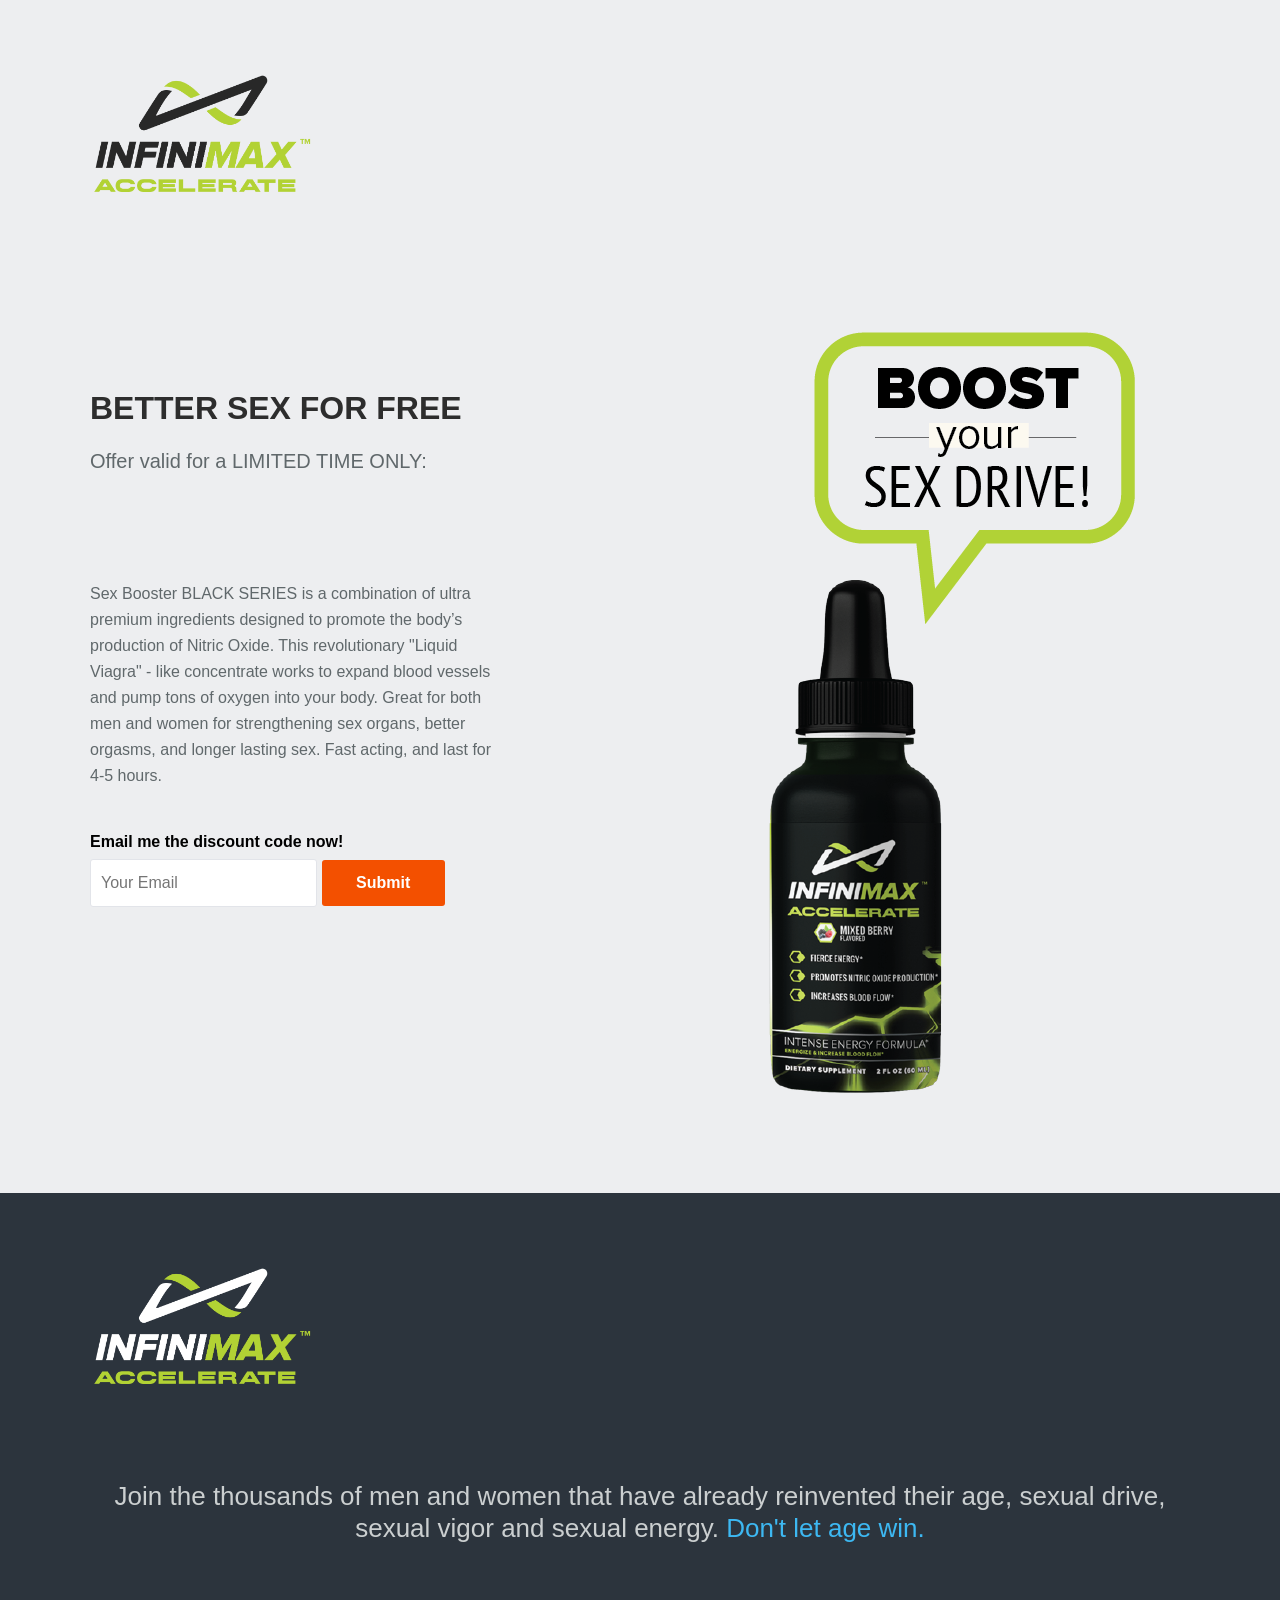
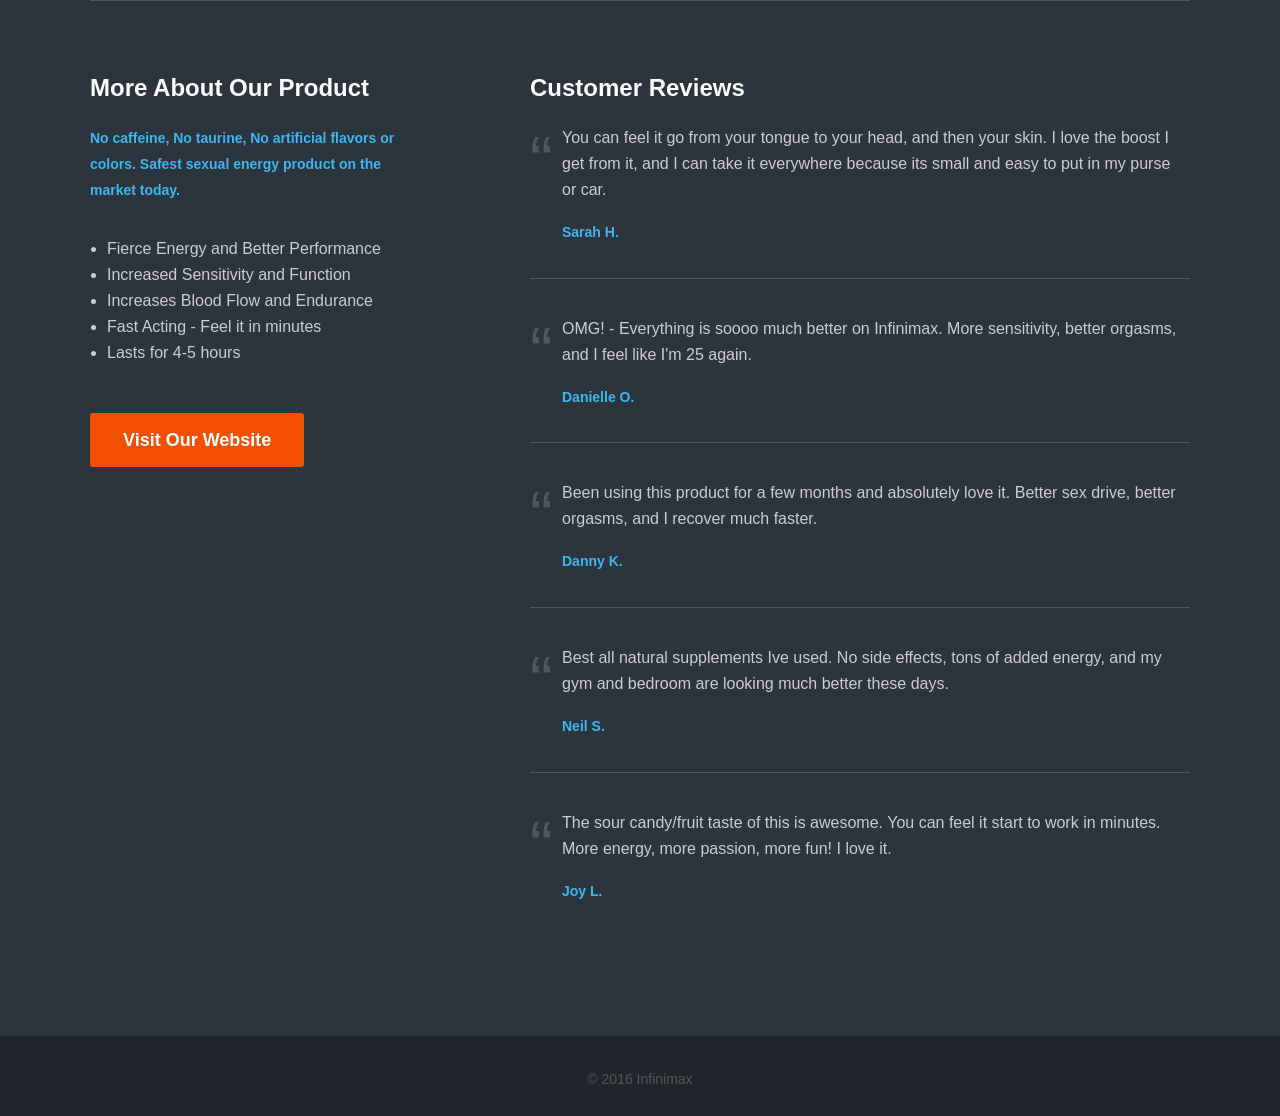
==== commit a02f212c: "complete" ====
--- a/index.html
+++ b/index.html
@@ -2,155 +2,183 @@
 <!--[if lt IE 7]>      <html class="no-js lt-ie9 lt-ie8 lt-ie7"> <![endif]-->
 <!--[if IE 7]>         <html class="no-js lt-ie9 lt-ie8"> <![endif]-->
 <!--[if IE 8]>         <html class="no-js lt-ie9"> <![endif]-->
-<!--[if gt IE 8]><!--> <html class="no-js"> <!--<![endif]-->
-    <head>
-        <meta charset="utf-8">
-        <meta http-equiv="X-UA-Compatible" content="IE=edge,chrome=1">
-        
-        <!-- Update Your Title and Descriptions -->
-        <title>Infinimax Accelerate Free Trial</title>
-        <meta name="description" content="Insert your SEO description here">
-        
-        <meta content="width=device-width, initial-scale=1, maximum-scale=1, user-scalable=no" name="viewport">
-        <meta content="black" name="apple-mobile-web-app-status-bar-style">
-		
-		<!-- Start Style Sheets -->
-        <link rel="stylesheet" href="css/normalize.min.css">
-        <link rel="stylesheet" href="css/main.css">
-        <link rel="stylesheet" href="css/fancybox.css">
+<!--[if gt IE 8]><!-->
+<html class="no-js">
+<!--<![endif]-->
 
-        <script src="js/vendor/modernizr-2.6.2-respond-1.1.0.min.js"></script>
-    </head>
-    <body>
-		
-		<!-- ////////////////// -->
-		<!-- Start Head Section -->
-        <div class="header-container section" id="home">
-        	<header class="wrapper clearfix">
-        		<!-- Start Logo -->
-                <h1 class="logo"><a href="#home"><img src="img\Accelerate.png" alt="logo" /></a></h1>
+<head>
+	<meta charset="utf-8">
+	<meta http-equiv="X-UA-Compatible" content="IE=edge,chrome=1">
 
-            </header>
-            
-            
-            <!-- Start Call To Action -->
-            <div class="wrapper clearfix">
-            	<div class="cta">
-            		<h2>Better Sex For FREE</h2>
-            		<p><strong>Limited Supply</strong></p>
-            		<p>Sex Booster BLACK SERIES is a combination of ultra premium ingredients designed to promote the body’s production of Nitric Oxide. This revolutionary "Liquid Viagra" - like concentrate works to expand blood vessels and pump tons of oxygen into your body. Great for both men and women for strengthening sex organs, better orgasms, and longer lasting sex. Fast acting, and last for 4-5 hours.</p>
-            		
-            		<!-- DOWNLOAD BUTTON SECTION -->
-            		<!--<p><a href="#Your Link Here" class="btn blue">Download eBook <span>$8</span></a></p>
+	<!-- Update Your Title and Descriptions -->
+	<title>Infinimax Accelerate Free Trial</title>
+	<meta name="description" content="Insert your SEO description here">
+
+	<meta content="width=device-width, initial-scale=1, maximum-scale=1, user-scalable=no" name="viewport">
+	<meta content="black" name="apple-mobile-web-app-status-bar-style">
+
+	<!-- Start Style Sheets -->
+	<link rel="stylesheet" href="css/normalize.min.css">
+	<link rel="stylesheet" href="css/main.css">
+	<link rel="stylesheet" href="css/fancybox.css">
+
+	<script src="js/vendor/modernizr-2.6.2-respond-1.1.0.min.js"></script>
+</head>
+
+<body>
+
+	<!-- ////////////////// -->
+	<!-- Start Head Section -->
+	<div class="header-container section" id="home">
+		<header class="wrapper clearfix">
+			<!-- Start Logo -->
+			<h1 class="logo">
+				<a href="#home"><img src="img\Accelerate.png" alt="logo" /></a>
+			</h1>
+
+		</header>
+
+
+		<!-- Start Call To Action -->
+		<div class="wrapper clearfix">
+			<div class="cta">
+				<h2 style="text-transform:uppercase;">Better Sex For FREE</h2>
+				<p><strong>Offer valid for a LIMITED TIME ONLY:</strong></p>
+
+				<div id="first_countdown" style="position: relative; width: 100%; height: 50px;"></div>
+
+
+				<p>Sex Booster BLACK SERIES is a combination of ultra premium ingredients designed to promote the body’s production of Nitric Oxide. This revolutionary "Liquid Viagra" - like concentrate works to expand blood vessels and pump tons of oxygen into your
+					body. Great for both men and women for strengthening sex organs, better orgasms, and longer lasting sex. Fast acting, and last for 4-5 hours.</p>
+
+				<!-- DOWNLOAD BUTTON SECTION -->
+				<!--<p><a href="#Your Link Here" class="btn blue">Download eBook <span>$8</span></a></p>
             		<p class="softLink"><a href="#Your Link Here">Try our Free Sample Book First </a></p>-->
-            		
-            		
-            		
-            		<!-- EMAIL NOTIFY SECTION -->
-            		<p class="softtext">Email me the discount code now!</p>
-            		<input type="text" class="field" name="email" value="" placeholder="Your Email" />
-            		<input type="button" class="btn blue" name="" value="Submit" />
-            
-            
-            	
-            	</div>
-            	
-            	<div class="book1"><img src="img/books.jpg" alt="Insert title of Book" /></div>
-            	 <!-- Second Single Book for Narrow Displays  -->
-            	<div class="book2"><img src="img/book_single.jpg" alt="Insert title of Book" /></div>
-            </div>
-            
-        </div><!-- /Head Section -->
-        
-        
-
-        
-        <!-- /////////////////// -->
-        <!-- Start Review Section -->
-        <div class="main-container section review" id="review">
-            <header class="wrapper clearfix">
-            	<!-- Start Logo -->
-                <h1 class="logo"><a href="#home"><img src="img\Accelerate White.png" alt="logo" /></a></h1>
-
-            </header>
-            
-        		
-        	<div class="main wrapper clearfix">
-        		<!-- Call Out -->	
-        		<div class="callout">
-        			<p>Using the outcomes from the eBook, you can put together a plan for the most effective marketing strategy to <span>get the best results</span> for your business.</p>
-        		</div>
-        		
-        		        		
-        		<!-- Reviews -->
-        		<div class="twoThirds right">
-        			<h3>eBook Reviews</h3>
-        			<!-- Quote -->
-        			<p class="quote">Etiam porta sem malesuada magna mollis euismod. Maecenas sed diam eget risus varius blandit sit amet non magna. Donec ullamcorper nulla non metus auctor fringilla.</p> 
-        			<h6>Max Pleasant, Daily Tribune</h6>
-        			
-        			<hr/>
-        			<!-- Quote -->
-        			<p class="quote">Fusce dapibus, tellus ac cursus commodo, tortor mauris condimentum nibh, ut fermentum massa justo sit amet risus. Sed posuere consectetur est at lobortis.Etiam porta sem malesuada magna mollis euismod. Maecenas sed diam eget risus varius blandit sit amet non magna. Donec ullamcorper nulla non metus auctor fringilla. </p>
-        			<h6>Janice Wince, Amazon</h6>
-        			
-        			<hr/>
-        			<!-- Quote -->
-        			<p class="quote">Etiam porta sem malesuada magna mollis euismod. Maecenas sed diam eget risus. Duis mollis est non commodo luctus, nisi erat porttitor ligula, eget lacinia odio sem nec elit.Etiam porta sem malesuada magna mollis euismod.</p>
-        			<h6>Joy Luck, Telegraph</h6>
-        			
-        			<hr/>
-        			<!-- Quote -->
-        			<p class="quote">Fusce dapibus, tellus ac cursus commodo, tortor mauris condimentum nibh, ut fermentum massa justo sit amet risus. Sed posuere consectetur est at lobortis.Etiam porta sem malesuada magna mollis euismod. Maecenas sed diam eget risus varius blandit sit amet non magna. Donec ullamcorper nulla non metus auctor fringilla.</p> 
-        			<h6>Phil Groud, Penguin</h6>
-        			
-        			<hr/>
-        			<!-- Quote -->
-        			<p class="quote">Etiam porta sem malesuada magna mollis euismod. Maecenas sed diam eget risus. Duis mollis est non commodo luctus, nisi erat porttitor ligula, eget lacinia odio sem nec elit.Etiam porta sem malesuada magna mollis euismod.</p>
-        			<h6>Joy Luck, Telegraph</h6>
-        		</div>
-        		
-        		
-        		
-        		<!-- Author Bio -->
-        		<div class="third left author">
-        			<h3>About The Author</h3>
-        			<h5>Mr Johnathan Authorberry</h5>
-        			<h6>Published Author</h6>
-        			<p>Etiam porta sem malesuada magna mollis euismod. Maecenas sed diam eget risus varius blandit sit amet non magna.</p> 
-        			<p>Nullam quis risus eget urna mollis ornare vel eu leo Praesent commodo cursus magna, ligula porta felis euismod semper.l nisl consectetur etonec ullamcorper nulla non metus auctor fringilla. Nullam quis risus eget urna mollis ornare vel eu leo. Vestibulum id ligula porta felis euismod semper. Morbi leo risus, porta ac consectetur ac, vestibulum at eros. Maecenas faucibus mollis interdum.</p>
-        			<p>Cum sociis natoque penatibus et magnis dis parturient montes, nascetur ridiculus mususce dapibus, tellus ac cursus commodo, tortor mauris condimentum nibh, ut fermentum massa justo sit amet risus.</p>
-        			<p><a href="#Your Link Here" class="btn blue">Visit Our Website</a></p>
-        		</div>
-        		
-        		
-        		
-        	</div> 
-        </div> <!-- /Review Section -->		
-        
-        
-		<div class="footer-container">© 2013</div>
 
 
 
-		<!-- Start Scripts -->	
-        <script src="http://ajax.googleapis.com/ajax/libs/jquery/1.8.3/jquery.min.js"></script>
-        <script>window.jQuery || document.write('<script src="js/vendor/jquery-1.8.3.min.js"><\/script>')</script>
-        <script src="js/jquery.widowFix-1.3.2.min.js"></script> 
-        <script src="js/jquery.smooth-scroll.js"></script> 
-        <script src="js/mosaic.1.0.1.min.js"></script> 
-        <script src="js/jquery.fancybox.js"></script> 
-           
-        <script src="js/main.js"></script> 
+				<!-- EMAIL NOTIFY SECTION -->
+				<p class="softtext" style="color:black">Email me the discount code now!</p>
+				<input type="text" class="field" name="email" value="" placeholder="Your Email" />
+				<input type="button" class="btn blue" name="" value="Submit" />
 
 
 
-		<!-- Start Google Analytics -->
-        <script>
-            var _gaq=[['_setAccount','UA-XXXXX-X'],['_trackPageview']];
-            (function(d,t){var g=d.createElement(t),s=d.getElementsByTagName(t)[0];
-            g.src=('https:'==location.protocol?'//ssl':'//www')+'.google-analytics.com/ga.js';
-            s.parentNode.insertBefore(g,s)}(document,'script'));
-        </script>
-    </body>
-</html>
+			</div>
+
+			<div class="book1" style="margin-top:100px;"><img src="img/acceleratefreetrial.png" alt="Insert title of Book" /></div>
+			<!-- Second Single Book for Narrow Displays  -->
+			<div class="book2"><img src="img/acceleratefreetrial.png" alt="Insert title of Book" /></div>
+		</div>
+
+	</div>
+	<!-- /Head Section -->
+
+
+
+
+	<!-- /////////////////// -->
+	<!-- Start Review Section -->
+	<div class="main-container section review" id="review">
+		<header class="wrapper clearfix">
+			<!-- Start Logo -->
+			<h1 class="logo">
+				<a href="#home"><img src="img\Accelerate White.png" alt="logo" /></a>
+			</h1>
+
+		</header>
+
+
+		<div class="main wrapper clearfix">
+			<!-- Call Out -->
+			<div class="callout">
+				<p>Join the thousands of men and women that have already reinvented their age, sexual drive, sexual vigor and sexual energy. <span>Don't let age win.</span></p>
+			</div>
+
+
+			<!-- Reviews -->
+			<div class="twoThirds right">
+				<h3>Customer Reviews</h3>
+				<!-- Quote -->
+				<p class="quote">You can feel it go from your tongue to your head, and then your skin. I love the boost I get from it, and I can take it everywhere because its small and easy to put in my purse or car.</p>
+				<h6>Sarah H.</h6>
+
+				<hr/>
+				<!-- Quote -->
+				<p class="quote">OMG! - Everything is soooo much better on Infinimax. More sensitivity, better orgasms, and I feel like I'm 25 again.</p>
+				<h6>Danielle O.</h6>
+
+				<hr/>
+				<!-- Quote -->
+				<p class="quote">Been using this product for a few months and absolutely love it. Better sex drive, better orgasms, and I recover much faster.</p>
+				<h6>Danny K.</h6>
+
+				<hr/>
+				<!-- Quote -->
+				<p class="quote">Best all natural supplements Ive used. No side effects, tons of added energy, and my gym and bedroom are looking much better these days.</p>
+				<h6>Neil S.</h6>
+
+				<hr/>
+				<!-- Quote -->
+				<p class="quote">The sour candy/fruit taste of this is awesome. You can feel it start to work in minutes. More energy, more passion, more fun! I love it.</p>
+				<h6>Joy L.</h6>
+			</div>
+
+
+
+			<!-- Author Bio -->
+			<div class="third left author">
+				<h3>More About Our Product</h3>
+				<h6>No caffeine, No taurine, No artificial flavors or colors. Safest sexual energy product on the market today. </h6>
+
+				<ul>
+					<li>Fierce Energy and Better Performance</li>
+					<li>Increased Sensitivity and Function</li>
+					<li>Increases Blood Flow and Endurance</li>
+					<li> Fast Acting - Feel it in minutes</li>
+					<li>Lasts for 4-5 hours</li>
+				</ul>
+
+				<p><a href="#Your Link Here" class="btn blue">Visit Our Website</a></p>
+			</div>
+
+
+
+		</div>
+	</div>
+	<!-- /Review Section -->
+
+
+	<div class="footer-container">© 2016 Infinimax</div>
+
+
+
+	<!-- Start Scripts -->
+	<script src="http://ajax.googleapis.com/ajax/libs/jquery/1.8.3/jquery.min.js"></script>
+	<script>
+		window.jQuery || document.write('<script src="js/vendor/jquery-1.8.3.min.js"><\/script>')
+	</script>
+	<script src="js/jquery.widowFix-1.3.2.min.js"></script>
+	<script src="js/jquery.smooth-scroll.js"></script>
+	<script src="js/mosaic.1.0.1.min.js"></script>
+	<script src="js/jquery.fancybox.js"></script>
+	<script src="js/jquery.responsive_countdown.js"></script>
+
+	<script src="js/main.js"></script>
+
+	<!-- Start Google Analytics -->
+	<script>
+		var _gaq = [
+			['_setAccount', 'UA-XXXXX-X'],
+			['_trackPageview']
+		];
+		(function(d, t) {
+			var g = d.createElement(t),
+				s = d.getElementsByTagName(t)[0];
+			g.src = ('https:' == location.protocol ? '//ssl' : '//www') + '.google-analytics.com/ga.js';
+			s.parentNode.insertBefore(g, s)
+		}(document, 'script'));
+	</script>
+</body>
+
+</html>
--- a/css/main.css
+++ b/css/main.css
@@ -93,10 +93,7 @@
 	color: #2a93d8;
 }
 ul, ol{
-	margin: 0; padding: 0;
-}
-ul li{
-	list-style-type: none;
+	margin: 17px; padding: 0;
 }
 ol {
 	counter-reset:li;
@@ -159,10 +156,10 @@
 	padding-left: 10px;
 }
 .blue{
-	background-color: #2a93d8;
-}
+	background-color: #f35000;}
+
 .blue:hover{
-	background-color: #f35000;
+	background-color: #B2D234;
 	color: #fff;
 }
 input{
@@ -316,6 +313,7 @@
 .book1, .book2{
 	float: right;
 	margin-top: 30px;
+	margin-right:55px;
 	max-width: 934px;
 }
 .book1 img, .book2 img{
@@ -513,7 +511,6 @@
 		width: 80%;
 		float: none;
 		position: relative;
-		text-align: center;
 		margin-top: 50px;
 		margin-left: 10%;
 		margin-right: 0;
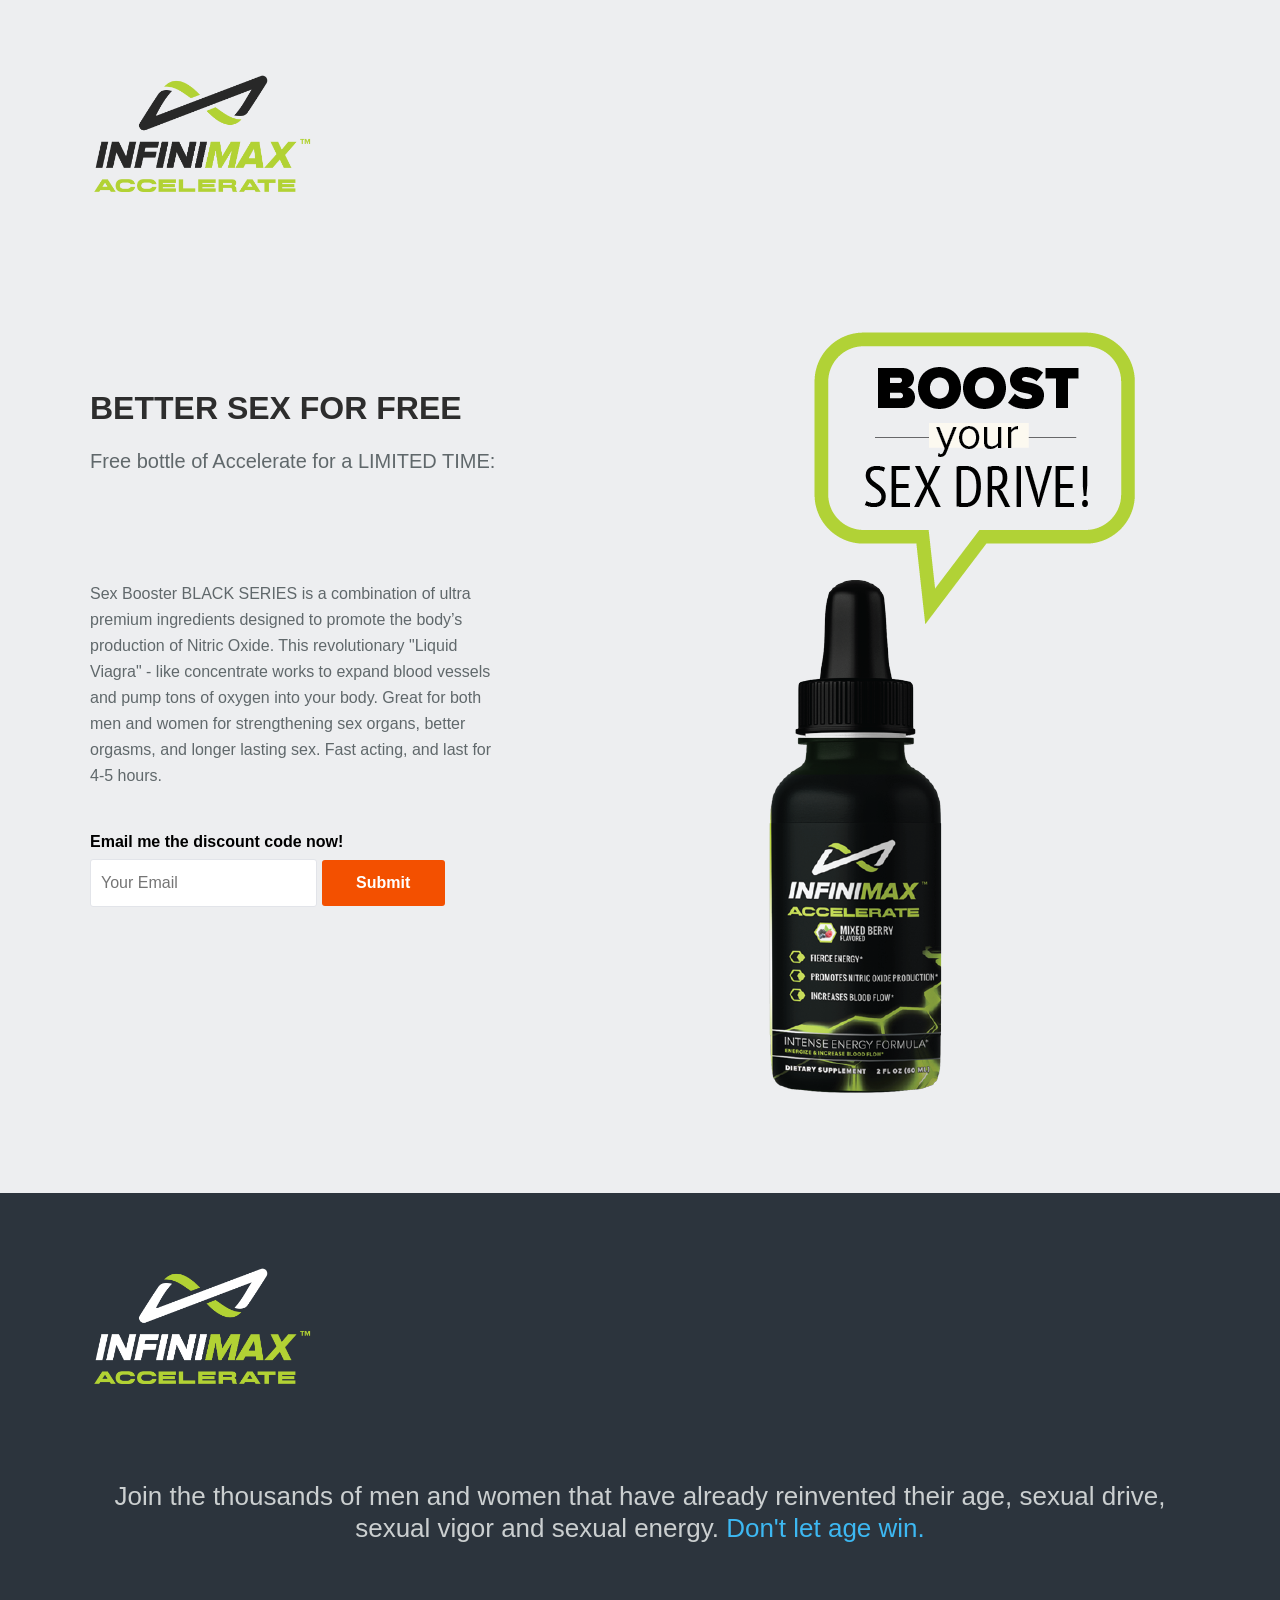
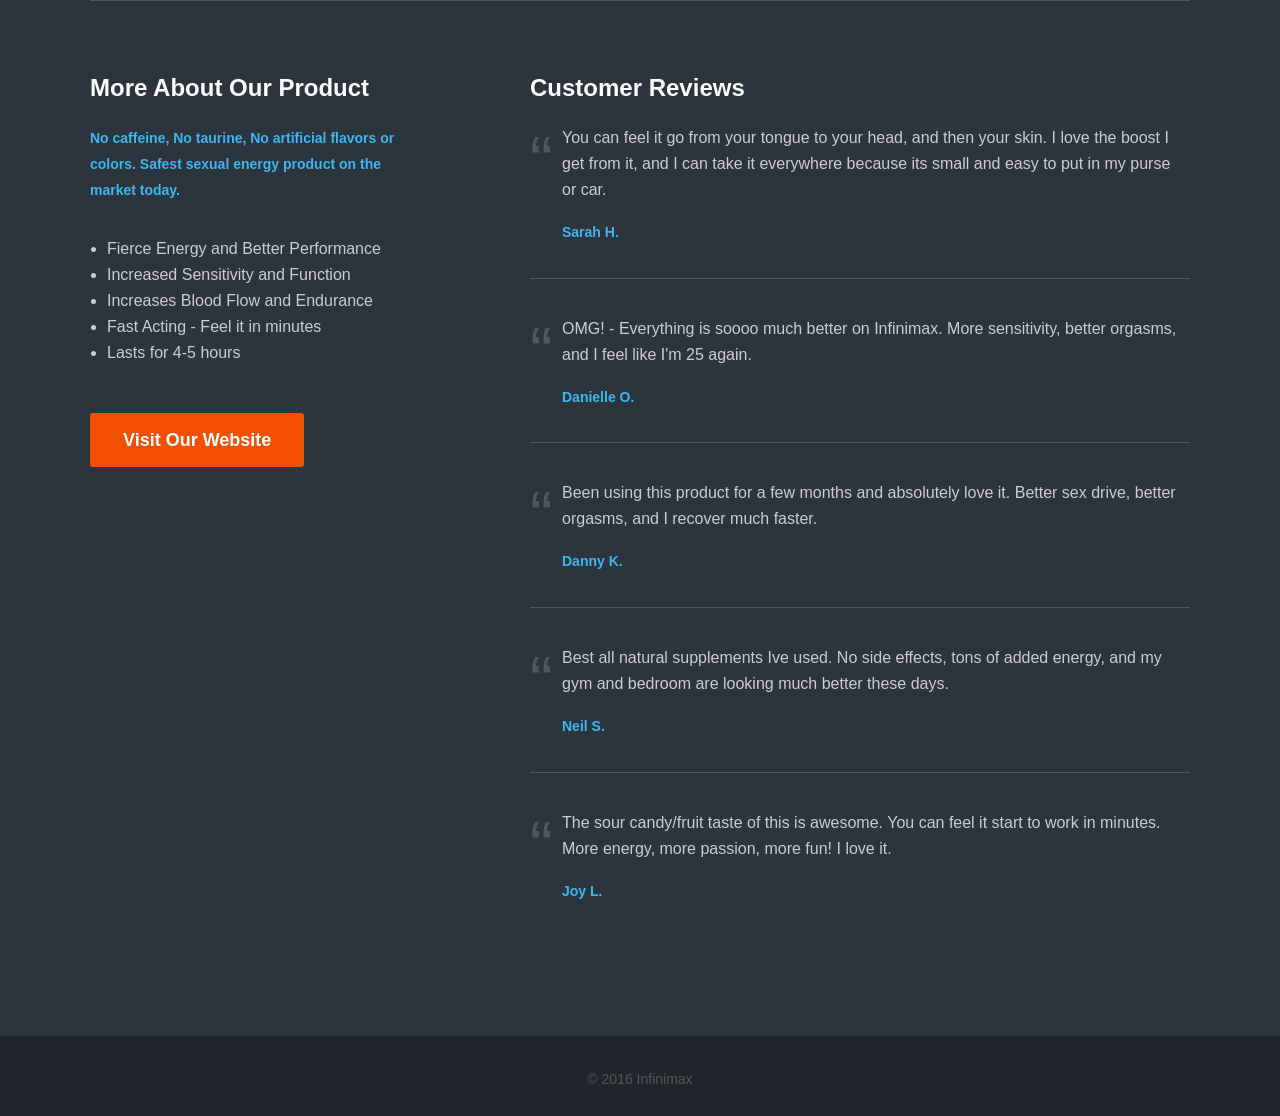
==== commit 8003479d: "finishing touches" ====
--- a/index.html
+++ b/index.html
@@ -12,7 +12,9 @@
 
 	<!-- Update Your Title and Descriptions -->
 	<title>Infinimax Accelerate Free Trial</title>
-	<meta name="description" content="Insert your SEO description here">
+	<meta name="description" content="Insert SEO description here">
+
+	<link rel='icon' href='favicon.ico'>
 
 	<meta content="width=device-width, initial-scale=1, maximum-scale=1, user-scalable=no" name="viewport">
 	<meta content="black" name="apple-mobile-web-app-status-bar-style">
@@ -43,7 +45,7 @@
 		<div class="wrapper clearfix">
 			<div class="cta">
 				<h2 style="text-transform:uppercase;">Better Sex For FREE</h2>
-				<p><strong>Offer valid for a LIMITED TIME ONLY:</strong></p>
+				<p><strong>Free bottle of Accelerate for a LIMITED TIME:</strong></p>
 
 				<div id="first_countdown" style="position: relative; width: 100%; height: 50px;"></div>
 
--- a/css/main.css
+++ b/css/main.css
@@ -1,8 +1,3 @@
-/* ==========================================================================
-   HTML5 Boilerplate styles - h5bp.com (generated via initializr.com)
-   Author: Jonathan Verrecchia - verekia.com/initializr/responsive-template
-   ========================================================================== */
-      
 html, button, input, select, textarea {
  color: #60686b /* Update Default Text Color */
 }
